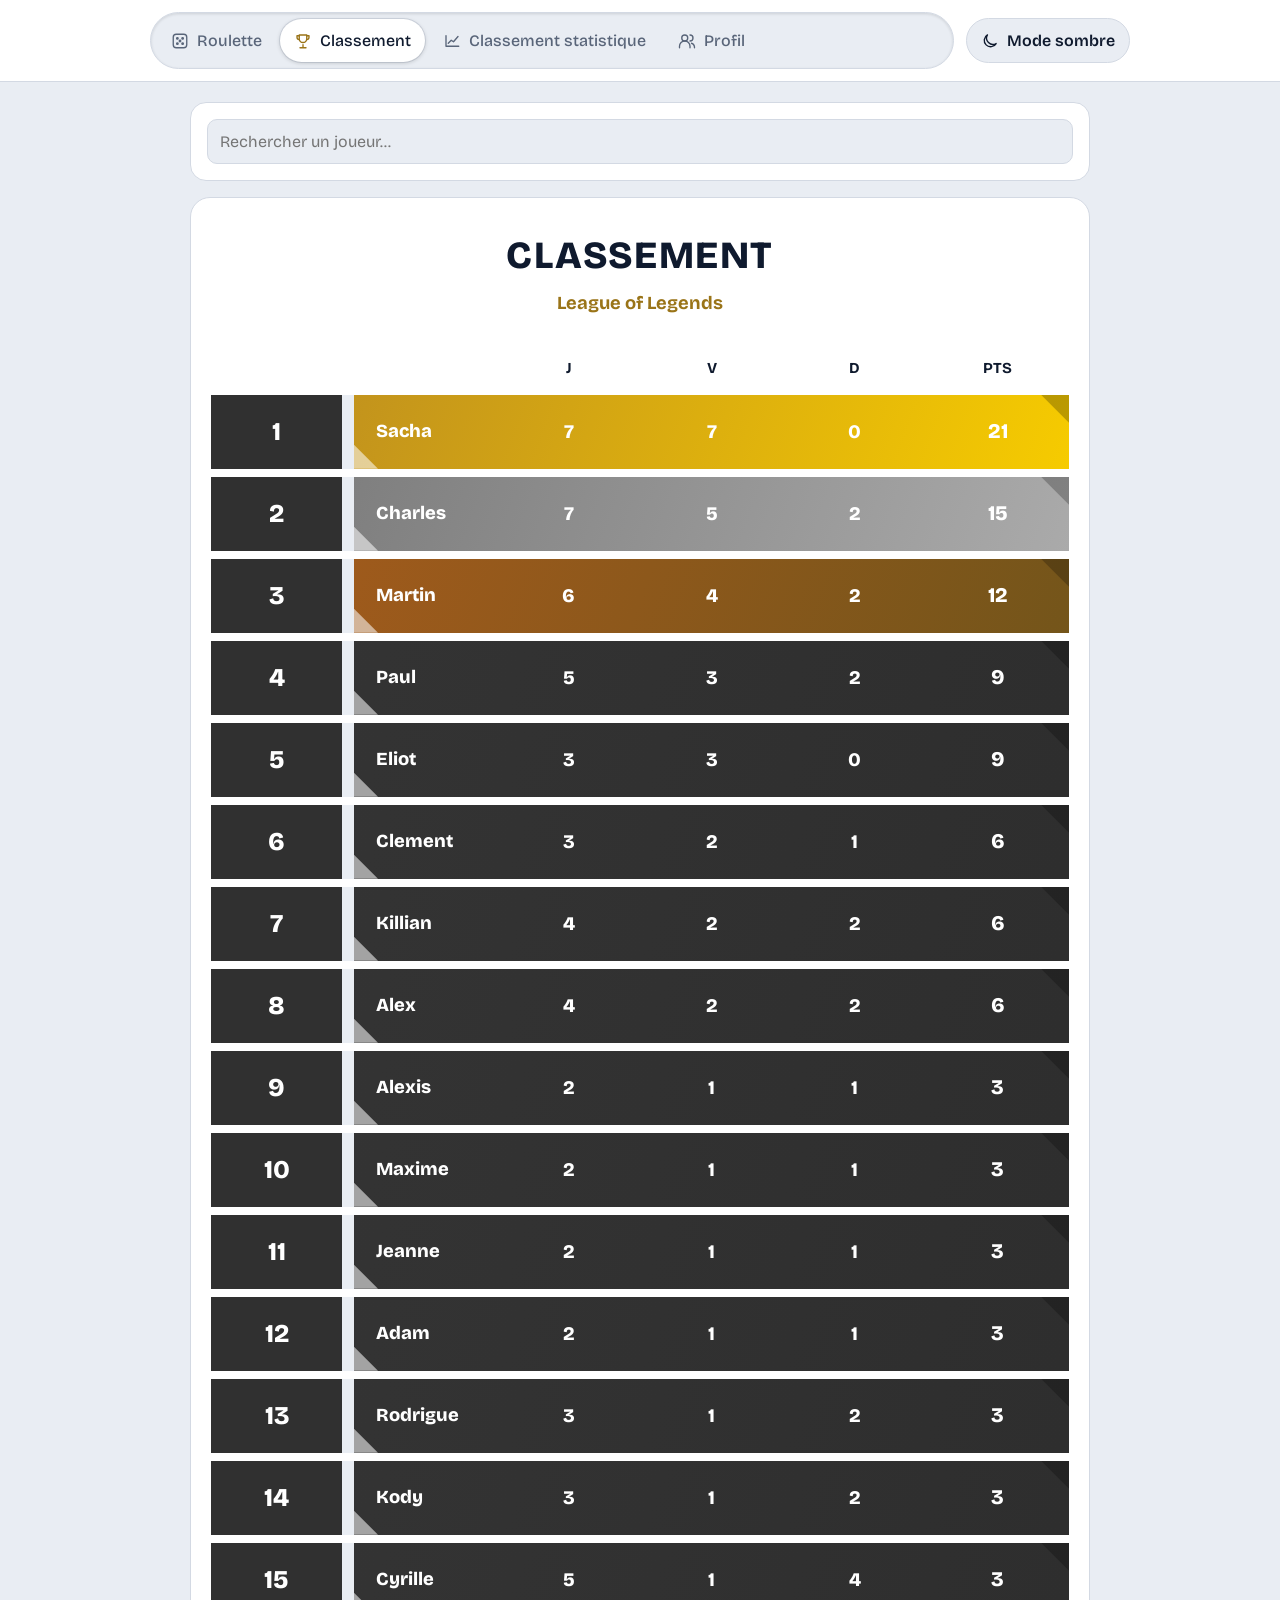
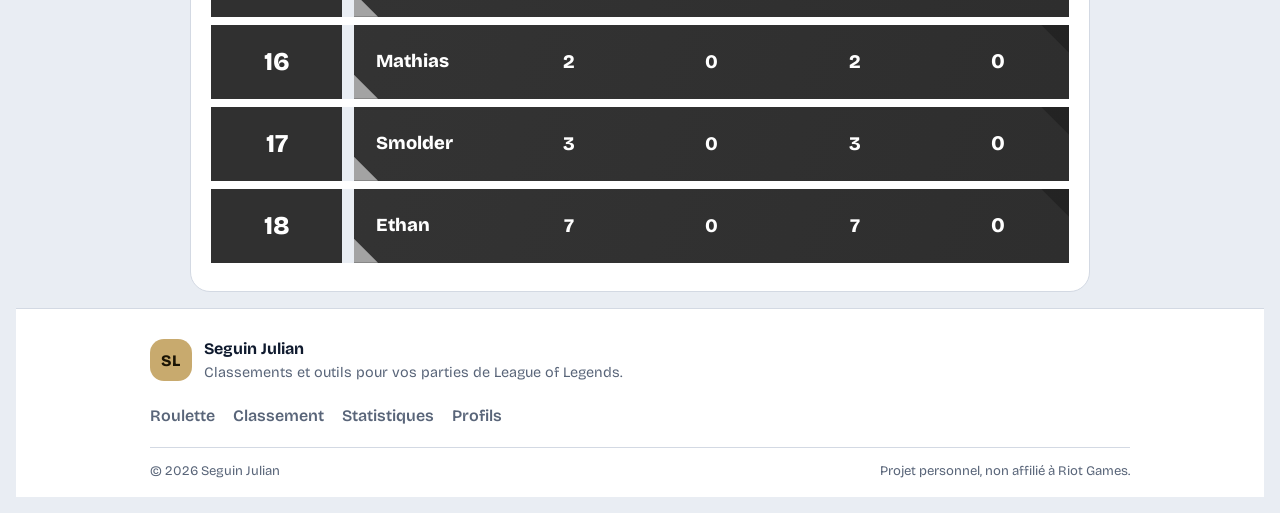
==== Classement.html @ a665913d "removes Roulette.html for index.html" ====
<!DOCTYPE html>
<html lang="fr">
<head>
<meta charset="utf-8">
<meta name="viewport" content="width=device-width, initial-scale=1, viewport-fit=cover">
<title>Classement LoL</title>
<link rel="preconnect" href="https://fonts.googleapis.com">
<link rel="preconnect" href="https://fonts.gstatic.com" crossorigin>
<link href="https://fonts.googleapis.com/css2?family=Bricolage+Grotesque:opsz,wght@12..96,400..800&display=swap" rel="stylesheet">
<script src="theme.js"></script>
<link rel="stylesheet" href="Classement.css">
<link rel="stylesheet" href="theme-toggle.css">
</head>
<body>
<header class="hdr">
  <div class="hdr-in">
    <nav class="pill" aria-label="Navigation principale">
      <a href="index.html"><svg viewBox="0 0 24 24" fill="none" stroke="currentColor" stroke-width="1.8" stroke-linecap="round" stroke-linejoin="round" aria-hidden="true"><rect x="3" y="3" width="18" height="18" rx="4"/><circle cx="8.5" cy="8.5" r="1" fill="currentColor"/><circle cx="15.5" cy="8.5" r="1" fill="currentColor"/><circle cx="12" cy="12" r="1" fill="currentColor"/><circle cx="8.5" cy="15.5" r="1" fill="currentColor"/><circle cx="15.5" cy="15.5" r="1" fill="currentColor"/></svg>Roulette</a>
      <a href="Classement.html" aria-current="page"><svg viewBox="0 0 24 24" fill="none" stroke="currentColor" stroke-width="1.8" stroke-linecap="round" stroke-linejoin="round" aria-hidden="true"><path d="M8 21h8M12 17v4M7 4h10v5a5 5 0 0 1-10 0V4z"/><path d="M17 5h3v2a3 3 0 0 1-3 3M7 5H4v2a3 3 0 0 0 3 3"/></svg>Classement</a>
      <a href="ClassementStatistique.html"><svg viewBox="0 0 24 24" fill="none" stroke="currentColor" stroke-width="1.8" stroke-linecap="round" stroke-linejoin="round" aria-hidden="true"><path d="M4 19V5M4 19h17"/><path d="m7 15 4-4 3 2 6-7"/></svg>Classement statistique</a>
      <a href="Profils.html"><svg viewBox="0 0 24 24" fill="none" stroke="currentColor" stroke-width="1.8" stroke-linecap="round" stroke-linejoin="round" aria-hidden="true"><circle cx="9" cy="8" r="4"/><path d="M2 21v-2a7 7 0 0 1 14 0v2M16 4a4 4 0 0 1 0 8m2 3a6 6 0 0 1 4 6"/></svg>Profil</a>
    </nav>
    <button class="theme-toggle" id="theme-toggle" type="button" aria-pressed="false">Mode sombre</button>
  </div>
</header>

<main>
  <form class="player-search" id="player-search-form">
    <div class="search-controls">
      <label for="player-search-input">Nom du joueur à rechercher</label>
      <input id="player-search-input" type="search" placeholder="Rechercher un joueur..." autocomplete="off">
    </div>
    <div id="player-search-results" aria-live="polite"></div>
  </form>
  <section class="card ranking" id="ranking-view">
    <header class="ranking-head">
      <h1>CLASSEMENT</h1>
      <p class="sub">League of Legends</p>
    </header>
    <div class="ranking-table-wrap">
      <table class="ranking-table">
        <thead><tr><th scope="col" aria-label="Rang"></th><th scope="col" aria-label="Joueur"></th><th scope="col">J</th><th scope="col">V</th><th scope="col">D</th><th scope="col">PTS</th></tr></thead>
        <tbody id="ranking-rows"></tbody>
      </table>
    </div>
  </section>
</main>

<footer class="site-footer">
  <div class="footer-content">
    <div class="footer-brand">
      <span class="footer-mark" aria-hidden="true">SL</span>
      <div>
        <strong>Seguin Julian</strong>
        <p>Classements et outils pour vos parties de League of Legends.</p>
      </div>
    </div>
    <nav class="footer-links" aria-label="Liens de pied de page">
      <a href="index.html">Roulette</a>
      <a href="Classement.html">Classement</a>
      <a href="ClassementStatistique.html">Statistiques</a>
      <a href="Profils.html">Profils</a>
    </nav>
    <div class="footer-bottom">
      <span>© <time class="footer-year"></time> Seguin Julian</span>
      <span>Projet personnel, non affilié à Riot Games.</span>
    </div>
  </div>
</footer>

<script src="joueurs.js"></script>
<script>
var $=function(id){return document.getElementById(id)};
function esc(s){return String(s).replace(/[&<>"']/g,function(m){return {"&":"&amp;","<":"&lt;",">":"&gt;",'"':"&quot;","'":"&#39;"}[m]})}
function renderRanking(){
  $("ranking-rows").innerHTML=PLAYERS.map(function(player,index){
    return '<tr><td>'+(index+1)+'</td><td><span class="ranking-name">'+esc(player.name)+'</span></td><td>'+player.games+'</td><td>'+player.wins+'</td><td>'+player.losses+'</td><td>'+player.points+'</td></tr>';
  }).join("");
}
renderRanking();
function filterRankings(query){
  var matches=PLAYERS.filter(function(player){
    var name=player.name.normalize("NFD").replace(/[\u0300-\u036f]/g,"").toLowerCase();
    return !query||name.indexOf(query)!==-1;
  });
  document.querySelectorAll("#ranking-rows tr").forEach(function(row){
    var name=row.cells[1].textContent.normalize("NFD").replace(/[\u0300-\u036f]/g,"").toLowerCase();
    row.hidden=!!query&&name.indexOf(query)===-1;
  });
  var results=$("player-search-results");
  if(!query)return;
  var message=document.createElement("p");
  message.className="search-message";
  message.setAttribute("role","status");
  message.textContent=matches.length
    ?matches.length+" joueur"+(matches.length>1?"s":"")+" affiché"+(matches.length>1?"s":"")+"."
    :"Aucun joueur trouvé.";
  results.appendChild(message);
}
setupPlayerSearch("player-search-form","player-search-input","player-search-results",filterRankings);
</script>
</body>
</html>
---- Classement.css ----
:root{
  --bg:#e9edf3;--card:#ffffff;--tx:#0f1a2e;--mu:#596579;--bd:#d3d9e3;
  --gold:#c8aa6e;--goldi:#9a7418;--on-gold:#1a1405;
  --font:"Bricolage Grotesque",system-ui,-apple-system,"Segoe UI",sans-serif;
  box-sizing:border-box;padding-top:env(safe-area-inset-top,0px);padding-bottom:env(safe-area-inset-bottom,0px)
}
:root:not([data-theme="light"]){color-scheme:light dark}
@media(prefers-color-scheme:dark){:root:not([data-theme="light"]){
  --bg:#070f1f;--card:#0e1a30;--tx:#e9eef7;--mu:#93a1b8;--bd:#22324d;--goldi:#c8aa6e
}}
*{box-sizing:border-box}
body{margin:0;background:var(--bg);color:var(--tx);font-family:var(--font);font-size:16px;line-height:1.45;padding:16px}
.hdr{margin:-16px -16px 20px;padding:12px 16px;background:var(--card);border-bottom:1px solid var(--bd)}
.hdr-in{display:flex;gap:8px;max-width:980px;margin:0 auto}
.pill{display:inline-flex;gap:4px;max-width:100%;overflow-x:auto;padding:6px;border-radius:999px;background:var(--bg);border:1px solid var(--bd);box-shadow:inset 0 1px 3px rgba(0,0,0,.12)}
.pill a{display:flex;align-items:center;gap:8px;flex:none;background:transparent;color:var(--mu);border-radius:999px;padding:10px 14px;font-weight:500;text-decoration:none;white-space:nowrap;transition:color .2s,transform .2s,background-color .2s}
.pill a:hover{color:var(--tx);transform:translateY(-2px)}
.pill a:active{transform:scale(.96)}
.pill a svg{width:18px;height:18px;flex:none}
.pill a[aria-current="page"]{color:var(--tx);background:var(--card);box-shadow:0 1px 4px rgba(0,0,0,.18),0 0 0 1px var(--bd);animation:nav-selected .3s ease-out}
.pill a[aria-current="page"] svg{color:var(--goldi)}
@keyframes nav-selected{from{transform:scale(.92);opacity:.65}to{transform:scale(1);opacity:1}}
@view-transition{navigation:auto}
::view-transition-old(root){animation:page-leave .18s ease-in both}
::view-transition-new(root){animation:page-enter .3s ease-out both}
@keyframes page-leave{to{opacity:0;transform:translateY(-8px)}}
@keyframes page-enter{from{opacity:0;transform:translateY(12px)}to{opacity:1;transform:translateY(0)}}
.card{background:var(--card);border:1px solid var(--bd);border-radius:20px;padding:20px;margin:0 auto 16px}
.ranking{max-width:900px}
.ranking-head{text-align:center;margin:10px 0 24px}
.ranking-head h1{font-size:clamp(1.7rem,5vw,2.4rem);font-weight:800;letter-spacing:.04em;margin:0;color:var(--tx)}
.sub{font-size:1.15rem;font-weight:700;color:var(--goldi);margin:6px 0 0}
.ranking-table-wrap{overflow-x:auto}
.ranking-table{width:100%;border-collapse:separate;border-spacing:0 8px;table-layout:fixed}
.ranking-table th{padding:8px 10px;text-align:center;font-size:.95rem;color:var(--tx)}
.ranking-table th:nth-child(2){text-align:left}
.ranking-table td{height:74px;padding:12px 10px;background:transparent;color:#fff;text-align:center;font-size:1.2rem;font-weight:800}
.ranking-table td:first-child{width:70px;background:#303030;font-size:1.6rem}
.ranking-table td:nth-child(2){text-align:left;font-size:1.15rem}
.ranking-table td:last-child{font-size:1.3rem}
.ranking-table tbody tr td:first-child{border-right:12px solid var(--bg)}
.ranking-table tbody tr{background:linear-gradient(110deg,rgba(35,35,35,.92),rgba(17,17,17,.88))}
.ranking-table tbody tr:nth-child(1){background:linear-gradient(110deg,#b98922,#f6cb00)}
.ranking-table tbody tr:nth-child(2){background:linear-gradient(110deg,#777,#aaa)}
.ranking-table tbody tr:nth-child(3){background:linear-gradient(110deg,#a65b1c,#74551a)}
.ranking-table tbody tr td:first-child{background:#303030}
.ranking-table tbody tr td:nth-child(2){position:relative;padding-left:22px}
.ranking-table tbody tr td:nth-child(2)::before{position:absolute;bottom:0;left:0;width:24px;height:24px;background:rgba(255,255,255,.55);clip-path:polygon(0 0,0 100%,100% 100%);content:""}
.ranking-table tbody tr td:last-child{position:relative}
.ranking-table tbody tr td:last-child::after{position:absolute;top:0;right:0;width:28px;height:28px;background:rgba(0,0,0,.24);clip-path:polygon(0 0,100% 100%,100% 0);content:""}
.ranking-name{color:inherit;text-decoration:none}
.ranking-name{color:inherit;text-decoration:none}
a.ranking-name:hover{text-decoration:underline;text-underline-offset:4px}
.ranking-name:focus-visible,.profile-back:focus-visible,.pill a:focus-visible{outline:2px solid var(--gold);outline-offset:4px}
.stats-board{max-width:1200px}
.stats-grid{display:grid;grid-template-columns:repeat(3,minmax(0,1fr));gap:18px}
.stats-column{min-width:0}
.stats-column h2{text-align:center;margin:0 0 8px;font-size:1.15rem;font-weight:800;letter-spacing:.03em}
.stats-column h2 span{display:block;font-size:1.5rem}
.stats-column[data-stat="kills"] h2 span{color:#9c6bff}
.stats-column[data-stat="deaths"] h2 span{color:#e15baa}
.stats-column[data-stat="assists"] h2 span{color:#ef665e}
.stats-table{width:92%;margin:0 auto}
.stats-table td:first-child{width:68px;font-size:1.6rem}
.stats-table td:nth-child(2){font-size:1rem}
.stats-table td:last-child{font-size:1rem;white-space:nowrap}
.stats-table tbody tr td:nth-child(2){padding-left:16px}
.stats-table tbody tr td:nth-child(2)::before{width:18px;height:18px}
.stats-table tbody tr td:last-child::after{width:20px;height:20px}
.player-search{max-width:900px;margin:0 auto 16px;padding:16px;background:var(--card);border:1px solid var(--bd);border-radius:16px}
.search-controls{display:flex;gap:8px}
.search-controls label{position:absolute;width:1px;height:1px;padding:0;margin:-1px;overflow:hidden;clip:rect(0,0,0,0);white-space:nowrap;border:0}
.search-controls input{flex:1;min-width:0;padding:10px 12px;border:1px solid var(--bd);border-radius:10px;background:var(--bg);color:var(--tx);font:inherit}
.search-controls button{padding:10px 16px;border:0;border-radius:10px;background:var(--gold);color:var(--on-gold);font:inherit;font-weight:700;cursor:pointer}
.search-controls input:focus-visible,.search-controls button:focus-visible,.search-results-list a:focus-visible{outline:2px solid var(--goldi);outline-offset:2px}
.search-message{margin:10px 0 0;color:var(--mu);font-weight:600}
.search-results-list{display:flex;flex-wrap:wrap;gap:8px;margin:8px 0 0;padding:0;list-style:none}
.search-results-list a{display:inline-block;padding:7px 12px;border:1px solid var(--bd);border-radius:999px;color:var(--tx);font-weight:600;text-decoration:none}
.search-results-list a:hover{border-color:var(--gold);background:var(--row)}
[hidden]{display:none!important}
@media(max-width:520px){
  .ranking-table th,.ranking-table td{padding-left:6px;padding-right:6px}
  .ranking-table td{height:62px;font-size:1rem}
  .ranking-table td:first-child{width:48px;font-size:1.2rem}
  .ranking-table td:nth-child(2){font-size:.95rem}
  .ranking-table td:last-child{font-size:1.05rem}
  .stats-table td:first-child{width:60px;font-size:1.35rem}
  .ranking-table tbody tr td:first-child{border-right-width:7px}
  .ranking-table tbody tr td:nth-child(2){padding-left:16px}
  .ranking-table tbody tr td:nth-child(2)::before{width:18px;height:18px}
  .ranking-table tbody tr td:last-child::after{width:20px;height:20px}
}
@media(max-width:800px){.stats-grid{grid-template-columns:1fr}.stats-column{max-width:600px;width:100%;margin:0 auto}}
@media(prefers-reduced-motion:reduce){
  *{transition:none!important}
  ::view-transition-old(root),::view-transition-new(root){animation:none!important}
}
---- theme-toggle.css ----
:root[data-theme="dark"]{
  color-scheme:dark;
  --bg:#070f1f;
  --card:#0e1a30;
  --row:#13233e;
  --tx:#e9eef7;
  --mu:#93a1b8;
  --bd:#22324d;
  --goldi:#c8aa6e;
  --blue:#4a93ff;
  --red:#ff6460;
  --on-team:#06101f
}
:root[data-theme="light"]{color-scheme:light}
body{min-height:100vh;display:flex;flex-direction:column}
.hdr-in{
  display:flex;
  align-items:center;
  justify-content:space-between;
  gap:12px;
  max-width:980px;
  margin:0 auto
}
.pill{flex:1;min-width:0}
.theme-toggle{
  display:inline-flex;
  align-items:center;
  justify-content:center;
  gap:8px;
  flex:none;
  padding:10px 14px;
  border:1px solid var(--bd);
  border-radius:999px;
  background:var(--bg);
  color:var(--tx);
  font:inherit;
  font-weight:600;
  white-space:nowrap;
  cursor:pointer;
  transition:background-color .2s,color .2s,border-color .2s,transform .2s
}
.theme-toggle svg{width:18px;height:18px;flex:none;fill:none;stroke:currentColor;stroke-width:1.8;stroke-linecap:round;stroke-linejoin:round}
.theme-toggle:hover{transform:translateY(-2px);border-color:var(--goldi)}
.theme-toggle:active{transform:scale(.96)}
.theme-toggle:focus-visible{outline:2px solid var(--gold);outline-offset:3px}
.site-footer{
  width:100%;
  margin-top:auto;
  padding:28px 16px 16px;
  border-top:1px solid var(--bd);
  background:var(--card);
  color:var(--tx)
}
.footer-content{max-width:980px;margin:0 auto}
.footer-brand{display:flex;align-items:center;gap:12px}
.footer-mark{
  display:grid;
  place-items:center;
  flex:none;
  width:42px;
  height:42px;
  border-radius:14px;
  background:var(--gold);
  color:var(--on-gold);
  font-weight:800;
  letter-spacing:.04em
}
.footer-brand strong{font-size:1rem}
.footer-brand p{margin:3px 0 0;color:var(--mu);font-size:.9rem}
.footer-links{display:flex;flex-wrap:wrap;gap:8px 18px;margin:20px 0}
.footer-links a{color:var(--mu);font-weight:600;text-decoration:none}
.footer-links a:hover{color:var(--goldi);text-decoration:underline;text-underline-offset:3px}
.footer-bottom{
  display:flex;
  justify-content:space-between;
  gap:8px 20px;
  padding-top:14px;
  border-top:1px solid var(--bd);
  color:var(--mu);
  font-size:.82rem
}
@media(max-width:700px){
  .hdr-in{gap:8px}
  .theme-toggle{padding:9px 10px;font-size:.85rem}
  .pill a{padding-left:10px;padding-right:10px}
  .footer-bottom{flex-direction:column}
}
@media(prefers-reduced-motion:reduce){
  .theme-toggle{transition:none}
}
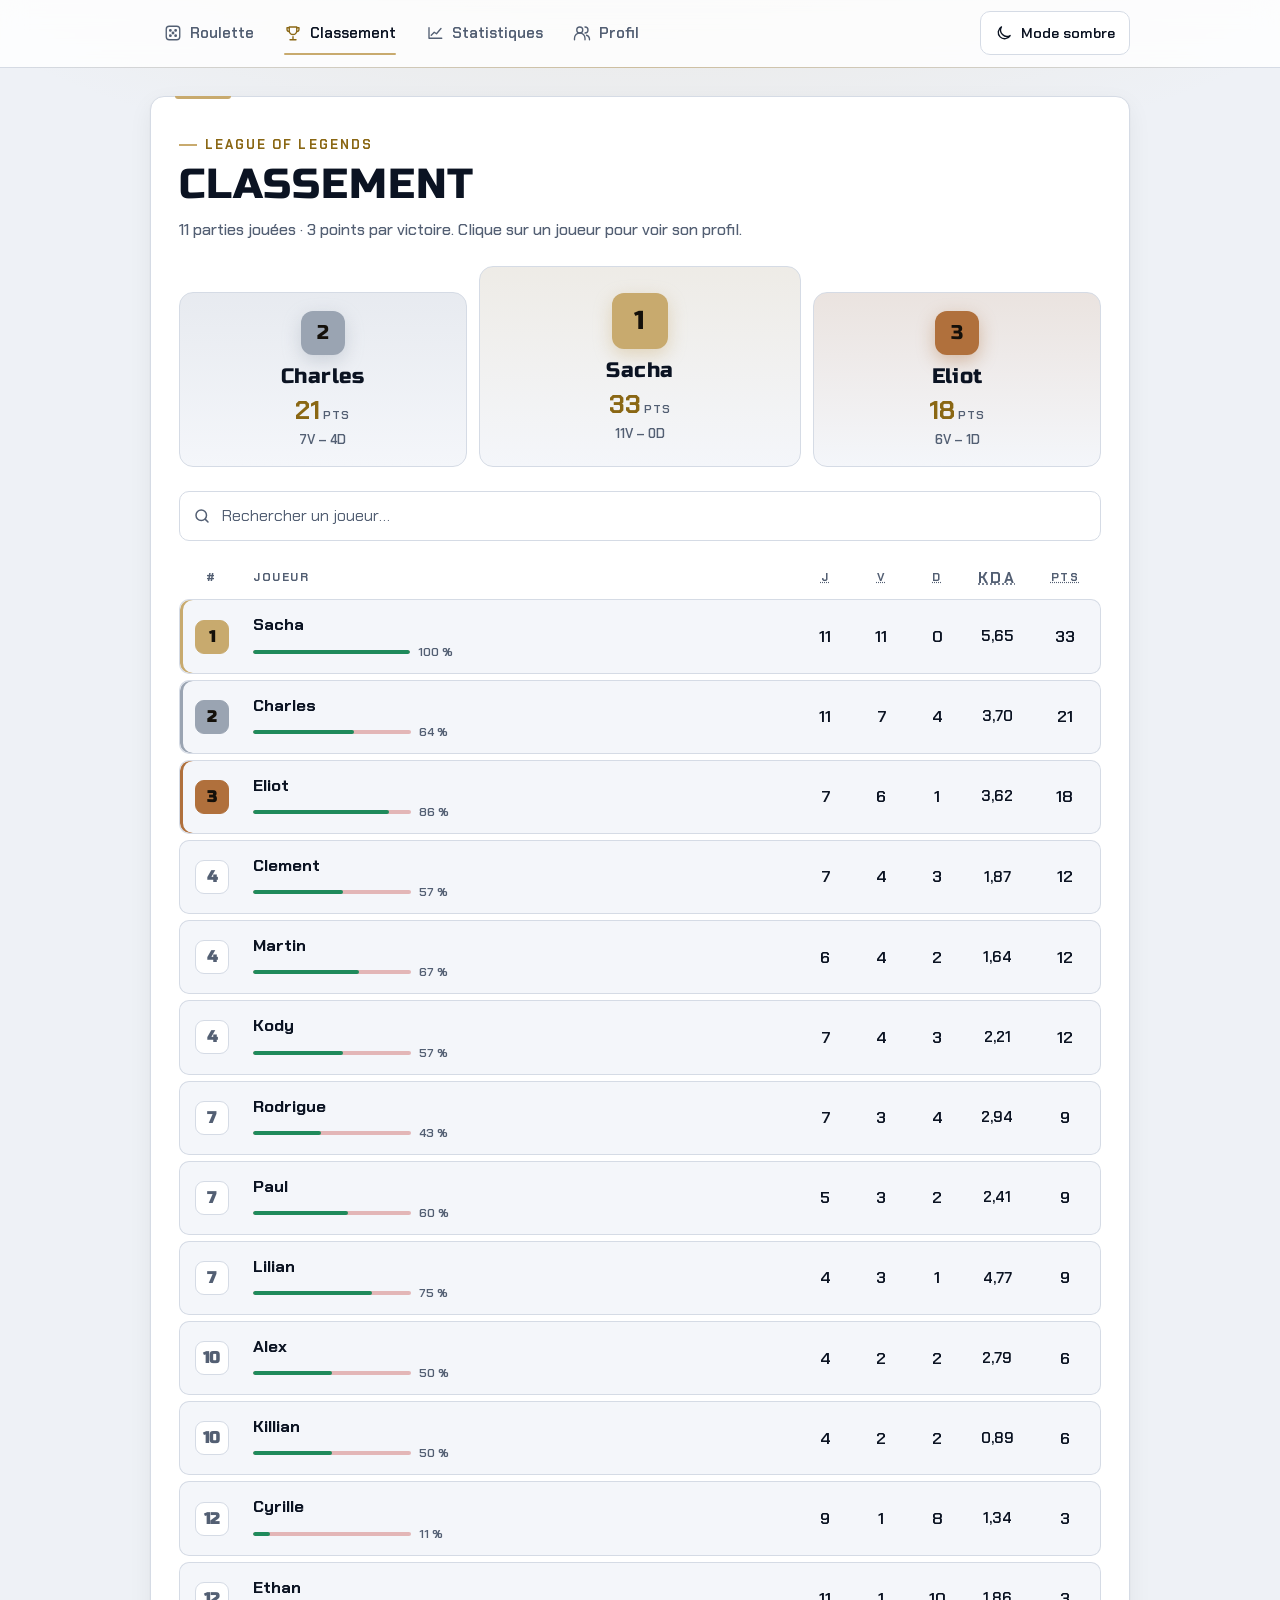
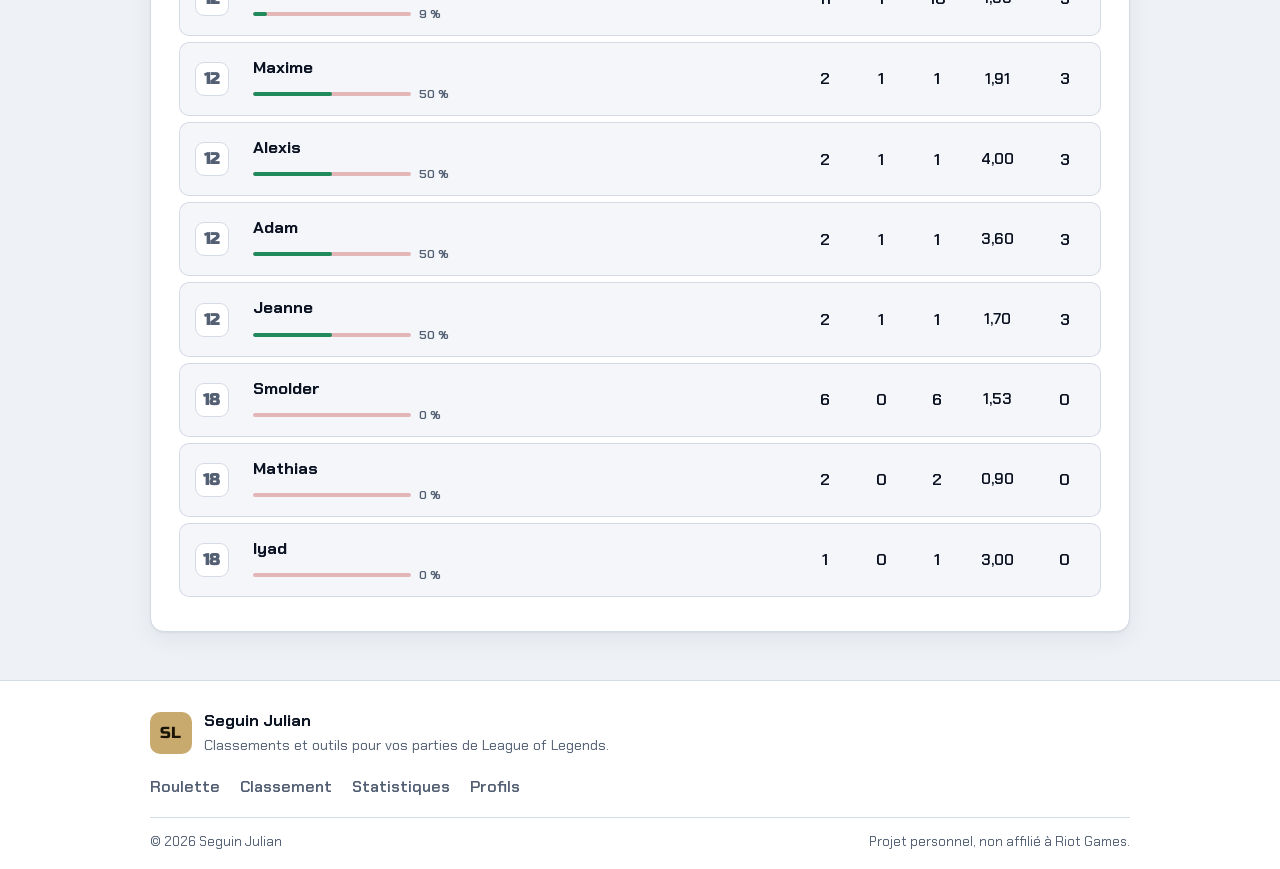
==== commit 8caa1e98: "Refonte du design et mise à jour du classement (11 parties) - Nouveau design esport (Russo One / Cha" ====
--- a/Classement.html
+++ b/Classement.html
@@ -6,10 +6,11 @@
 <title>Classement LoL</title>
 <link rel="preconnect" href="https://fonts.googleapis.com">
 <link rel="preconnect" href="https://fonts.gstatic.com" crossorigin>
-<link href="https://fonts.googleapis.com/css2?family=Bricolage+Grotesque:opsz,wght@12..96,400..800&display=swap" rel="stylesheet">
+<link href="https://fonts.googleapis.com/css2?family=Chakra+Petch:wght@400;500;600;700&family=Russo+One&display=swap" rel="stylesheet">
 <script src="theme.js"></script>
+<link rel="stylesheet" href="site.css">
 <link rel="stylesheet" href="Classement.css">
-<link rel="stylesheet" href="theme-toggle.css">
+
 </head>
 <body>
 <header class="hdr">
@@ -17,7 +18,7 @@
     <nav class="pill" aria-label="Navigation principale">
       <a href="index.html"><svg viewBox="0 0 24 24" fill="none" stroke="currentColor" stroke-width="1.8" stroke-linecap="round" stroke-linejoin="round" aria-hidden="true"><rect x="3" y="3" width="18" height="18" rx="4"/><circle cx="8.5" cy="8.5" r="1" fill="currentColor"/><circle cx="15.5" cy="8.5" r="1" fill="currentColor"/><circle cx="12" cy="12" r="1" fill="currentColor"/><circle cx="8.5" cy="15.5" r="1" fill="currentColor"/><circle cx="15.5" cy="15.5" r="1" fill="currentColor"/></svg>Roulette</a>
       <a href="Classement.html" aria-current="page"><svg viewBox="0 0 24 24" fill="none" stroke="currentColor" stroke-width="1.8" stroke-linecap="round" stroke-linejoin="round" aria-hidden="true"><path d="M8 21h8M12 17v4M7 4h10v5a5 5 0 0 1-10 0V4z"/><path d="M17 5h3v2a3 3 0 0 1-3 3M7 5H4v2a3 3 0 0 0 3 3"/></svg>Classement</a>
-      <a href="ClassementStatistique.html"><svg viewBox="0 0 24 24" fill="none" stroke="currentColor" stroke-width="1.8" stroke-linecap="round" stroke-linejoin="round" aria-hidden="true"><path d="M4 19V5M4 19h17"/><path d="m7 15 4-4 3 2 6-7"/></svg>Classement statistique</a>
+      <a href="ClassementStatistique.html"><svg viewBox="0 0 24 24" fill="none" stroke="currentColor" stroke-width="1.8" stroke-linecap="round" stroke-linejoin="round" aria-hidden="true"><path d="M4 19V5M4 19h17"/><path d="m7 15 4-4 3 2 6-7"/></svg>Statistiques</a>
       <a href="Profils.html"><svg viewBox="0 0 24 24" fill="none" stroke="currentColor" stroke-width="1.8" stroke-linecap="round" stroke-linejoin="round" aria-hidden="true"><circle cx="9" cy="8" r="4"/><path d="M2 21v-2a7 7 0 0 1 14 0v2M16 4a4 4 0 0 1 0 8m2 3a6 6 0 0 1 4 6"/></svg>Profil</a>
     </nav>
     <button class="theme-toggle" id="theme-toggle" type="button" aria-pressed="false">Mode sombre</button>
@@ -25,21 +26,23 @@
 </header>
 
 <main>
-  <form class="player-search" id="player-search-form">
-    <div class="search-controls">
-      <label for="player-search-input">Nom du joueur à rechercher</label>
-      <input id="player-search-input" type="search" placeholder="Rechercher un joueur..." autocomplete="off">
-    </div>
-    <div id="player-search-results" aria-live="polite"></div>
-  </form>
   <section class="card ranking" id="ranking-view">
     <header class="ranking-head">
-      <h1>CLASSEMENT</h1>
       <p class="sub">League of Legends</p>
+      <h1>Classement</h1>
+      <p class="lead"><span id="games-count"></span> parties jouées · 3 points par victoire. Clique sur un joueur pour voir son profil.</p>
     </header>
+    <div class="podium" id="podium" aria-label="Podium"></div>
+    <form class="player-search" id="player-search-form" role="search">
+      <div class="search-controls">
+        <label for="player-search-input">Nom du joueur à rechercher</label>
+        <input id="player-search-input" type="search" placeholder="Rechercher un joueur…" autocomplete="off">
+      </div>
+      <div id="player-search-results" aria-live="polite"></div>
+    </form>
     <div class="ranking-table-wrap">
       <table class="ranking-table">
-        <thead><tr><th scope="col" aria-label="Rang"></th><th scope="col" aria-label="Joueur"></th><th scope="col">J</th><th scope="col">V</th><th scope="col">D</th><th scope="col">PTS</th></tr></thead>
+        <thead><tr><th scope="col"><span class="sr-only">Rang</span>#</th><th scope="col">Joueur</th><th scope="col" class="col-num"><abbr title="Parties jouées">J</abbr></th><th scope="col" class="col-num"><abbr title="Victoires">V</abbr></th><th scope="col" class="col-num"><abbr title="Défaites">D</abbr></th><th scope="col" class="col-kda"><abbr title="(Kills + Assists) / Morts">KDA</abbr></th><th scope="col" class="col-pts"><abbr title="Points">PTS</abbr></th></tr></thead>
         <tbody id="ranking-rows"></tbody>
       </table>
     </div>
@@ -72,12 +75,25 @@
 <script>
 var $=function(id){return document.getElementById(id)};
 function esc(s){return String(s).replace(/[&<>"']/g,function(m){return {"&":"&amp;","<":"&lt;",">":"&gt;",'"':"&quot;","'":"&#39;"}[m]})}
+function profileUrl(player){return "Joueur.html?joueur="+encodeURIComponent(player.id)}
 function renderRanking(){
   $("ranking-rows").innerHTML=PLAYERS.map(function(player,index){
-    return '<tr><td>'+(index+1)+'</td><td><span class="ranking-name">'+esc(player.name)+'</span></td><td>'+player.games+'</td><td>'+player.wins+'</td><td>'+player.losses+'</td><td>'+player.points+'</td></tr>';
+    var wr=player.games?Math.round(player.wins/player.games*100):0;
+    return '<tr data-rank="'+player.rank+'"><td><span class="rank-badge">'+player.rank+'</span></td>'+
+      '<td><a class="ranking-name" href="'+profileUrl(player)+'">'+esc(player.name)+'</a>'+
+      '<div class="wr" title="Taux de victoire"><span class="wr-bar"><i style="width:'+wr+'%"></i></span><span class="wr-val">'+wr+' %</span></div></td>'+
+      '<td>'+player.games+'</td><td class="c-win">'+player.wins+'</td><td class="c-loss">'+player.losses+'</td><td class="col-kda">'+player.kda.toFixed(2).replace(".",",")+'</td><td class="c-pts">'+player.points+'</td></tr>';
+  }).join("");
+  $("podium").innerHTML=PLAYERS.slice(0,3).map(function(player,index){
+    return '<a class="podium-card" data-place="'+(index+1)+'" href="'+profileUrl(player)+'">'+
+      '<span class="podium-place">'+player.rank+'</span>'+
+      '<span class="podium-name">'+esc(player.name)+'</span>'+
+      '<span class="podium-pts">'+player.points+'<small>PTS</small></span>'+
+      '<span class="podium-rec">'+player.wins+'V – '+player.losses+'D</span></a>';
   }).join("");
 }
 renderRanking();
+$("games-count").textContent=TOTAL_GAMES;
 function filterRankings(query){
   var matches=PLAYERS.filter(function(player){
     var name=player.name.normalize("NFD").replace(/[\u0300-\u036f]/g,"").toLowerCase();
--- a/site.css
+++ b/site.css
@@ -0,0 +1,161 @@
+/* ==========================================================
+   Styles partagés – Classement LoL
+   Tokens, en-tête, cartes, recherche, pied de page, thèmes
+   ========================================================== */
+:root{
+  --bg:#eef1f6;--bg-glow:rgba(200,170,110,.20);--card:#ffffff;--row:#f4f6fa;--row-2:#e9edf4;
+  --tx:#0b1322;--mu:#535f73;--bd:#d5dbe5;--bd-strong:#bfc8d6;
+  --gold:#c8aa6e;--goldi:#8a6714;--gold-soft:rgba(200,170,110,.16);--on-gold:#1a1405;
+  --blue:#2563eb;--red:#d93a35;--on-team:#ffffff;
+  --win:#1f8a5b;--loss:#c2413b;
+  --silver:#9aa4b2;--bronze:#b0703c;
+  --shadow:0 1px 2px rgba(11,19,34,.06),0 8px 24px rgba(11,19,34,.06);
+  --radius:14px;--radius-sm:10px;
+  --font:"Chakra Petch",system-ui,-apple-system,"Segoe UI",sans-serif;
+  --display:"Russo One","Chakra Petch",system-ui,sans-serif;
+  color-scheme:light;
+  box-sizing:border-box;padding-top:env(safe-area-inset-top,0px);padding-bottom:env(safe-area-inset-bottom,0px)
+}
+@media (prefers-color-scheme:dark){:root:not([data-theme="light"]){
+  --bg:#060b16;--bg-glow:rgba(200,170,110,.10);--card:#0c1526;--row:#111d33;--row-2:#16243e;
+  --tx:#ecf0f7;--mu:#94a2b9;--bd:#1f2d47;--bd-strong:#2d3f61;
+  --goldi:#dcc088;--gold-soft:rgba(200,170,110,.12);
+  --blue:#4a93ff;--red:#ff6460;--on-team:#06101f;
+  --win:#3ccf8e;--loss:#ff6f69;
+  --shadow:0 1px 2px rgba(0,0,0,.4),0 12px 32px rgba(0,0,0,.35);
+  color-scheme:dark
+}}
+:root[data-theme="dark"]{
+  --bg:#060b16;--bg-glow:rgba(200,170,110,.10);--card:#0c1526;--row:#111d33;--row-2:#16243e;
+  --tx:#ecf0f7;--mu:#94a2b9;--bd:#1f2d47;--bd-strong:#2d3f61;
+  --goldi:#dcc088;--gold-soft:rgba(200,170,110,.12);
+  --blue:#4a93ff;--red:#ff6460;--on-team:#06101f;
+  --win:#3ccf8e;--loss:#ff6f69;
+  --shadow:0 1px 2px rgba(0,0,0,.4),0 12px 32px rgba(0,0,0,.35);
+  color-scheme:dark
+}
+
+*{box-sizing:border-box}
+html{-webkit-text-size-adjust:100%}
+body{
+  margin:0;min-height:100vh;display:flex;flex-direction:column;
+  background:
+    radial-gradient(1200px 520px at 50% -180px,var(--bg-glow),transparent 70%),
+    var(--bg);
+  background-attachment:fixed;
+  color:var(--tx);font-family:var(--font);font-size:16px;line-height:1.5;padding:0 16px 0
+}
+main,.page{width:100%;max-width:980px;margin:0 auto;padding-bottom:32px}
+h1,h2,h3{font-family:var(--display);font-weight:400;letter-spacing:.02em;margin:0}
+[hidden]{display:none!important}
+.sr-only,.search-controls label{position:absolute;width:1px;height:1px;padding:0;margin:-1px;overflow:hidden;clip:rect(0,0,0,0);white-space:nowrap;border:0}
+
+/* ---------- En-tête ---------- */
+.hdr{
+  position:sticky;top:0;z-index:20;margin:0 -16px 28px;padding:10px 16px;
+  background:color-mix(in srgb,var(--card) 82%,transparent);
+  -webkit-backdrop-filter:saturate(1.4) blur(12px);backdrop-filter:saturate(1.4) blur(12px);
+  border-bottom:1px solid var(--bd)
+}
+.hdr::after{content:"";position:absolute;left:0;right:0;bottom:-1px;height:1px;background:linear-gradient(90deg,transparent,var(--gold),transparent);opacity:.6}
+.hdr-in{display:flex;align-items:center;justify-content:space-between;gap:12px;max-width:980px;margin:0 auto}
+.pill{display:flex;flex:1;min-width:0;gap:2px;overflow-x:auto;scrollbar-width:none;padding:0}
+.pill::-webkit-scrollbar{display:none}
+.pill a{
+  position:relative;display:flex;align-items:center;gap:8px;flex:none;
+  color:var(--mu);padding:12px 14px;border-radius:var(--radius-sm);
+  font-weight:600;font-size:.95rem;text-decoration:none;white-space:nowrap;
+  transition:color .2s,background-color .2s
+}
+.pill a svg{width:18px;height:18px;flex:none}
+.pill a:hover{color:var(--tx);background:var(--row)}
+.pill a[aria-current="page"]{color:var(--tx)}
+.pill a[aria-current="page"] svg{color:var(--goldi)}
+.pill a[aria-current="page"]::after{content:"";position:absolute;left:14px;right:14px;bottom:2px;height:2px;border-radius:2px;background:var(--gold);animation:nav-selected .3s ease-out}
+@keyframes nav-selected{from{transform:scaleX(.3);opacity:0}to{transform:scaleX(1);opacity:1}}
+
+.theme-toggle{
+  display:inline-flex;align-items:center;justify-content:center;gap:8px;flex:none;
+  min-height:44px;padding:10px 14px;border:1px solid var(--bd);border-radius:var(--radius-sm);
+  background:var(--card);color:var(--tx);font:inherit;font-weight:600;font-size:.9rem;
+  white-space:nowrap;cursor:pointer;transition:border-color .2s,color .2s
+}
+.theme-toggle svg{width:18px;height:18px;flex:none;fill:none;stroke:currentColor;stroke-width:1.8;stroke-linecap:round;stroke-linejoin:round}
+.theme-toggle:hover{border-color:var(--gold);color:var(--goldi)}
+
+/* ---------- Transitions de page ---------- */
+@view-transition{navigation:auto}
+::view-transition-old(root){animation:page-leave .18s ease-in both}
+::view-transition-new(root){animation:page-enter .3s ease-out both}
+@keyframes page-leave{to{opacity:0;transform:translateY(-8px)}}
+@keyframes page-enter{from{opacity:0;transform:translateY(12px)}to{opacity:1;transform:translateY(0)}}
+
+/* ---------- Cartes ---------- */
+.card{
+  position:relative;background:var(--card);border:1px solid var(--bd);border-radius:var(--radius);
+  padding:clamp(18px,3.5vw,28px);margin:0 auto 16px;box-shadow:var(--shadow)
+}
+.card::before{content:"";position:absolute;top:-1px;left:24px;width:56px;height:3px;border-radius:0 0 3px 3px;background:var(--gold)}
+
+/* ---------- Titre de page ---------- */
+.page-head,.ranking-head{margin:4px 0 24px;text-align:left}
+.eyebrow,.page-head p,.ranking-head .sub{
+  display:inline-flex;align-items:center;gap:8px;margin:0 0 8px;
+  color:var(--goldi);font-size:.8rem;font-weight:700;letter-spacing:.16em;text-transform:uppercase
+}
+.page-head p::before,.ranking-head .sub::before{content:"";width:18px;height:2px;background:var(--gold)}
+.page-head h1,.ranking-head h1{font-size:clamp(1.8rem,5vw,2.6rem);line-height:1.1;text-transform:uppercase;color:var(--tx)}
+.page-head .lead,.ranking-head .lead{display:block;margin:10px 0 0;max-width:60ch;color:var(--mu);font-size:1rem;letter-spacing:0;text-transform:none;font-weight:500}
+.page-head .lead::before,.ranking-head .lead::before{content:none}
+
+/* ---------- Recherche ---------- */
+.player-search{margin:0 0 16px}
+.search-controls{position:relative;display:flex}
+.search-controls::before{
+  content:"";position:absolute;left:14px;top:50%;width:18px;height:18px;transform:translateY(-50%);pointer-events:none;
+  background:var(--mu);
+  -webkit-mask:url("data:image/svg+xml,%3Csvg xmlns='http://www.w3.org/2000/svg' viewBox='0 0 24 24' fill='none' stroke='black' stroke-width='2' stroke-linecap='round'%3E%3Ccircle cx='11' cy='11' r='7'/%3E%3Cpath d='m20 20-3.5-3.5'/%3E%3C/svg%3E") center/contain no-repeat;
+          mask:url("data:image/svg+xml,%3Csvg xmlns='http://www.w3.org/2000/svg' viewBox='0 0 24 24' fill='none' stroke='black' stroke-width='2' stroke-linecap='round'%3E%3Ccircle cx='11' cy='11' r='7'/%3E%3Cpath d='m20 20-3.5-3.5'/%3E%3C/svg%3E") center/contain no-repeat
+}
+.search-controls input{
+  flex:1;min-width:0;min-height:48px;padding:12px 14px 12px 42px;
+  border:1px solid var(--bd);border-radius:var(--radius-sm);background:var(--card);color:var(--tx);
+  font:inherit;font-size:1rem;transition:border-color .2s,box-shadow .2s
+}
+.search-controls input::placeholder{color:var(--mu)}
+.search-controls input:focus{outline:none;border-color:var(--gold);box-shadow:0 0 0 3px var(--gold-soft)}
+.search-message{margin:10px 2px 0;color:var(--mu);font-weight:600;font-size:.9rem}
+.search-results-list{display:flex;flex-wrap:wrap;gap:8px;margin:8px 0 0;padding:0;list-style:none}
+.search-results-list a{display:inline-block;padding:7px 12px;border:1px solid var(--bd);border-radius:999px;color:var(--tx);font-weight:600;text-decoration:none}
+.search-results-list a:hover{border-color:var(--gold);background:var(--row)}
+
+/* ---------- Focus ---------- */
+a:focus-visible,button:focus-visible,textarea:focus-visible,input:focus-visible{outline:2px solid var(--gold);outline-offset:3px}
+
+/* ---------- Pied de page ---------- */
+.site-footer{margin:auto -16px 0;padding:28px 16px 18px;border-top:1px solid var(--bd);background:var(--card);color:var(--tx)}
+.footer-content{max-width:980px;margin:0 auto}
+.footer-brand{display:flex;align-items:center;gap:12px}
+.footer-mark{display:grid;place-items:center;flex:none;width:42px;height:42px;border-radius:10px;background:var(--gold);color:var(--on-gold);font-family:var(--display);letter-spacing:.04em}
+.footer-brand strong{font-size:1rem}
+.footer-brand p{margin:2px 0 0;color:var(--mu);font-size:.9rem}
+.footer-links{display:flex;flex-wrap:wrap;gap:8px 20px;margin:18px 0}
+.footer-links a{color:var(--mu);font-weight:600;text-decoration:none}
+.footer-links a:hover{color:var(--goldi)}
+.footer-bottom{display:flex;justify-content:space-between;gap:8px 20px;padding-top:14px;border-top:1px solid var(--bd);color:var(--mu);font-size:.82rem}
+
+@media(max-width:700px){
+  .pill a{padding:12px 10px}
+  .theme-toggle span{position:absolute;width:1px;height:1px;overflow:hidden;clip:rect(0,0,0,0);white-space:nowrap}
+  .theme-toggle{padding:10px 12px}
+  .footer-bottom{flex-direction:column}
+}
+@media(max-width:560px){
+  .pill{justify-content:space-between}
+  .pill a{flex-direction:column;gap:3px;padding:8px 8px 10px;font-size:.72rem}
+  .pill a[aria-current="page"]::after{left:30%;right:30%;bottom:1px}
+}
+@media(prefers-reduced-motion:reduce){
+  *,*::before,*::after{transition:none!important;animation:none!important}
+  ::view-transition-old(root),::view-transition-new(root){animation:none!important}
+}
--- a/Classement.css
+++ b/Classement.css
@@ -1,97 +1,101 @@
-:root{
-  --bg:#e9edf3;--card:#ffffff;--tx:#0f1a2e;--mu:#596579;--bd:#d3d9e3;
-  --gold:#c8aa6e;--goldi:#9a7418;--on-gold:#1a1405;
-  --font:"Bricolage Grotesque",system-ui,-apple-system,"Segoe UI",sans-serif;
-  box-sizing:border-box;padding-top:env(safe-area-inset-top,0px);padding-bottom:env(safe-area-inset-bottom,0px)
+/* Classement + Classement statistique (styles partagés dans site.css) */
+.ranking,.stats-board{max-width:980px}
+
+/* ---------- Podium ---------- */
+.podium{display:grid;grid-template-columns:1fr 1.12fr 1fr;align-items:end;gap:12px;margin:0 0 24px}
+.podium-card{
+  --medal:var(--gold);
+  position:relative;display:flex;flex-direction:column;align-items:center;gap:6px;
+  padding:18px 12px 16px;border:1px solid var(--bd);border-radius:var(--radius);
+  background:linear-gradient(180deg,color-mix(in srgb,var(--medal) 14%,var(--row)),var(--row));
+  color:var(--tx);text-decoration:none;text-align:center;
+  transition:transform .2s,border-color .2s
 }
-:root:not([data-theme="light"]){color-scheme:light dark}
-@media(prefers-color-scheme:dark){:root:not([data-theme="light"]){
-  --bg:#070f1f;--card:#0e1a30;--tx:#e9eef7;--mu:#93a1b8;--bd:#22324d;--goldi:#c8aa6e
-}}
-*{box-sizing:border-box}
-body{margin:0;background:var(--bg);color:var(--tx);font-family:var(--font);font-size:16px;line-height:1.45;padding:16px}
-.hdr{margin:-16px -16px 20px;padding:12px 16px;background:var(--card);border-bottom:1px solid var(--bd)}
-.hdr-in{display:flex;gap:8px;max-width:980px;margin:0 auto}
-.pill{display:inline-flex;gap:4px;max-width:100%;overflow-x:auto;padding:6px;border-radius:999px;background:var(--bg);border:1px solid var(--bd);box-shadow:inset 0 1px 3px rgba(0,0,0,.12)}
-.pill a{display:flex;align-items:center;gap:8px;flex:none;background:transparent;color:var(--mu);border-radius:999px;padding:10px 14px;font-weight:500;text-decoration:none;white-space:nowrap;transition:color .2s,transform .2s,background-color .2s}
-.pill a:hover{color:var(--tx);transform:translateY(-2px)}
-.pill a:active{transform:scale(.96)}
-.pill a svg{width:18px;height:18px;flex:none}
-.pill a[aria-current="page"]{color:var(--tx);background:var(--card);box-shadow:0 1px 4px rgba(0,0,0,.18),0 0 0 1px var(--bd);animation:nav-selected .3s ease-out}
-.pill a[aria-current="page"] svg{color:var(--goldi)}
-@keyframes nav-selected{from{transform:scale(.92);opacity:.65}to{transform:scale(1);opacity:1}}
-@view-transition{navigation:auto}
-::view-transition-old(root){animation:page-leave .18s ease-in both}
-::view-transition-new(root){animation:page-enter .3s ease-out both}
-@keyframes page-leave{to{opacity:0;transform:translateY(-8px)}}
-@keyframes page-enter{from{opacity:0;transform:translateY(12px)}to{opacity:1;transform:translateY(0)}}
-.card{background:var(--card);border:1px solid var(--bd);border-radius:20px;padding:20px;margin:0 auto 16px}
-.ranking{max-width:900px}
-.ranking-head{text-align:center;margin:10px 0 24px}
-.ranking-head h1{font-size:clamp(1.7rem,5vw,2.4rem);font-weight:800;letter-spacing:.04em;margin:0;color:var(--tx)}
-.sub{font-size:1.15rem;font-weight:700;color:var(--goldi);margin:6px 0 0}
-.ranking-table-wrap{overflow-x:auto}
-.ranking-table{width:100%;border-collapse:separate;border-spacing:0 8px;table-layout:fixed}
-.ranking-table th{padding:8px 10px;text-align:center;font-size:.95rem;color:var(--tx)}
+.podium-card:hover{transform:translateY(-3px);border-color:var(--medal)}
+.podium-card[data-place="1"]{order:2;padding-top:26px;padding-bottom:22px}
+.podium-card[data-place="2"]{--medal:var(--silver);order:1}
+.podium-card[data-place="3"]{--medal:var(--bronze);order:3}
+.podium-place{
+  display:grid;place-items:center;width:44px;height:44px;border-radius:12px;
+  background:var(--medal);color:#14100a;font-family:var(--display);font-size:1.25rem;
+  box-shadow:0 6px 18px color-mix(in srgb,var(--medal) 40%,transparent)
+}
+.podium-card[data-place="1"] .podium-place{width:56px;height:56px;font-size:1.6rem}
+.podium-name{font-family:var(--display);font-size:clamp(1rem,2.6vw,1.3rem);letter-spacing:.02em;max-width:100%;overflow:hidden;text-overflow:ellipsis;white-space:nowrap}
+.podium-pts{font-size:1.6rem;font-weight:700;line-height:1;color:var(--goldi);font-variant-numeric:tabular-nums}
+.podium-pts small{font-size:.75rem;font-weight:600;color:var(--mu);margin-left:3px;letter-spacing:.08em}
+.podium-rec{font-size:.82rem;color:var(--mu);font-weight:600}
+
+/* ---------- Tableau ---------- */
+.ranking-table-wrap{overflow-x:auto;margin:0 -4px;padding:0 4px}
+.ranking-table{width:100%;border-collapse:separate;border-spacing:0 6px;font-variant-numeric:tabular-nums}
+.ranking-table th{
+  padding:4px 10px;text-align:center;color:var(--mu);
+  font-size:.72rem;font-weight:700;letter-spacing:.14em;text-transform:uppercase
+}
 .ranking-table th:nth-child(2){text-align:left}
-.ranking-table td{height:74px;padding:12px 10px;background:transparent;color:#fff;text-align:center;font-size:1.2rem;font-weight:800}
-.ranking-table td:first-child{width:70px;background:#303030;font-size:1.6rem}
-.ranking-table td:nth-child(2){text-align:left;font-size:1.15rem}
-.ranking-table td:last-child{font-size:1.3rem}
-.ranking-table tbody tr td:first-child{border-right:12px solid var(--bg)}
-.ranking-table tbody tr{background:linear-gradient(110deg,rgba(35,35,35,.92),rgba(17,17,17,.88))}
-.ranking-table tbody tr:nth-child(1){background:linear-gradient(110deg,#b98922,#f6cb00)}
-.ranking-table tbody tr:nth-child(2){background:linear-gradient(110deg,#777,#aaa)}
-.ranking-table tbody tr:nth-child(3){background:linear-gradient(110deg,#a65b1c,#74551a)}
-.ranking-table tbody tr td:first-child{background:#303030}
-.ranking-table tbody tr td:nth-child(2){position:relative;padding-left:22px}
-.ranking-table tbody tr td:nth-child(2)::before{position:absolute;bottom:0;left:0;width:24px;height:24px;background:rgba(255,255,255,.55);clip-path:polygon(0 0,0 100%,100% 100%);content:""}
-.ranking-table tbody tr td:last-child{position:relative}
-.ranking-table tbody tr td:last-child::after{position:absolute;top:0;right:0;width:28px;height:28px;background:rgba(0,0,0,.24);clip-path:polygon(0 0,100% 100%,100% 0);content:""}
-.ranking-name{color:inherit;text-decoration:none}
-.ranking-name{color:inherit;text-decoration:none}
-a.ranking-name:hover{text-decoration:underline;text-underline-offset:4px}
-.ranking-name:focus-visible,.profile-back:focus-visible,.pill a:focus-visible{outline:2px solid var(--gold);outline-offset:4px}
-.stats-board{max-width:1200px}
-.stats-grid{display:grid;grid-template-columns:repeat(3,minmax(0,1fr));gap:18px}
-.stats-column{min-width:0}
-.stats-column h2{text-align:center;margin:0 0 8px;font-size:1.15rem;font-weight:800;letter-spacing:.03em}
-.stats-column h2 span{display:block;font-size:1.5rem}
-.stats-column[data-stat="kills"] h2 span{color:#9c6bff}
-.stats-column[data-stat="deaths"] h2 span{color:#e15baa}
-.stats-column[data-stat="assists"] h2 span{color:#ef665e}
-.stats-table{width:92%;margin:0 auto}
-.stats-table td:first-child{width:68px;font-size:1.6rem}
-.stats-table td:nth-child(2){font-size:1rem}
-.stats-table td:last-child{font-size:1rem;white-space:nowrap}
-.stats-table tbody tr td:nth-child(2){padding-left:16px}
-.stats-table tbody tr td:nth-child(2)::before{width:18px;height:18px}
-.stats-table tbody tr td:last-child::after{width:20px;height:20px}
-.player-search{max-width:900px;margin:0 auto 16px;padding:16px;background:var(--card);border:1px solid var(--bd);border-radius:16px}
-.search-controls{display:flex;gap:8px}
-.search-controls label{position:absolute;width:1px;height:1px;padding:0;margin:-1px;overflow:hidden;clip:rect(0,0,0,0);white-space:nowrap;border:0}
-.search-controls input{flex:1;min-width:0;padding:10px 12px;border:1px solid var(--bd);border-radius:10px;background:var(--bg);color:var(--tx);font:inherit}
-.search-controls button{padding:10px 16px;border:0;border-radius:10px;background:var(--gold);color:var(--on-gold);font:inherit;font-weight:700;cursor:pointer}
-.search-controls input:focus-visible,.search-controls button:focus-visible,.search-results-list a:focus-visible{outline:2px solid var(--goldi);outline-offset:2px}
-.search-message{margin:10px 0 0;color:var(--mu);font-weight:600}
-.search-results-list{display:flex;flex-wrap:wrap;gap:8px;margin:8px 0 0;padding:0;list-style:none}
-.search-results-list a{display:inline-block;padding:7px 12px;border:1px solid var(--bd);border-radius:999px;color:var(--tx);font-weight:600;text-decoration:none}
-.search-results-list a:hover{border-color:var(--gold);background:var(--row)}
-[hidden]{display:none!important}
-@media(max-width:520px){
-  .ranking-table th,.ranking-table td{padding-left:6px;padding-right:6px}
-  .ranking-table td{height:62px;font-size:1rem}
-  .ranking-table td:first-child{width:48px;font-size:1.2rem}
-  .ranking-table td:nth-child(2){font-size:.95rem}
-  .ranking-table td:last-child{font-size:1.05rem}
-  .stats-table td:first-child{width:60px;font-size:1.35rem}
-  .ranking-table tbody tr td:first-child{border-right-width:7px}
-  .ranking-table tbody tr td:nth-child(2){padding-left:16px}
-  .ranking-table tbody tr td:nth-child(2)::before{width:18px;height:18px}
-  .ranking-table tbody tr td:last-child::after{width:20px;height:20px}
+.ranking-table td{
+  padding:12px 10px;background:var(--row);color:var(--tx);text-align:center;
+  font-size:1.05rem;font-weight:600;border-top:1px solid var(--bd);border-bottom:1px solid var(--bd);
+  transition:background-color .15s
 }
-@media(max-width:800px){.stats-grid{grid-template-columns:1fr}.stats-column{max-width:600px;width:100%;margin:0 auto}}
-@media(prefers-reduced-motion:reduce){
-  *{transition:none!important}
-  ::view-transition-old(root),::view-transition-new(root){animation:none!important}
+.ranking-table td:first-child{width:64px;border-left:1px solid var(--bd);border-radius:var(--radius-sm) 0 0 var(--radius-sm)}
+.ranking-table td:last-child{border-right:1px solid var(--bd);border-radius:0 var(--radius-sm) var(--radius-sm) 0}
+.ranking-table td:nth-child(2){text-align:left}
+.ranking-table tbody tr:hover td{background:var(--row-2)}
+.col-num{width:56px}
+.col-pts{width:72px}
+.rank-badge{
+  display:inline-grid;place-items:center;min-width:34px;height:34px;padding:0 6px;border-radius:9px;
+  background:var(--card);border:1px solid var(--bd);font-family:var(--display);font-size:1rem;color:var(--mu)
 }
+.ranking-table tbody tr[data-rank="1"] .rank-badge{background:var(--gold);border-color:var(--gold);color:#14100a}
+.ranking-table tbody tr[data-rank="2"] .rank-badge{background:var(--silver);border-color:var(--silver);color:#14100a}
+.ranking-table tbody tr[data-rank="3"] .rank-badge{background:var(--bronze);border-color:var(--bronze);color:#14100a}
+.ranking-table tbody tr[data-rank="1"] td:first-child{box-shadow:inset 3px 0 0 var(--gold)}
+.ranking-table tbody tr[data-rank="2"] td:first-child{box-shadow:inset 3px 0 0 var(--silver)}
+.ranking-table tbody tr[data-rank="3"] td:first-child{box-shadow:inset 3px 0 0 var(--bronze)}
+.ranking-name{color:inherit;font-weight:700;text-decoration:none}
+a.ranking-name:hover{color:var(--goldi);text-decoration:underline;text-underline-offset:4px}
+.wr{display:flex;align-items:center;gap:8px;margin-top:5px;max-width:200px}
+.wr-bar{flex:1;height:4px;border-radius:4px;background:color-mix(in srgb,var(--loss) 35%,transparent);overflow:hidden}
+.wr-bar i{display:block;height:100%;background:var(--win);border-radius:4px}
+.wr-val{font-size:.75rem;font-weight:600;color:var(--mu);min-width:34px}
+.c-win{color:var(--win)}
+.c-loss{color:var(--loss)}
+.c-pts{color:var(--goldi);font-weight:700;font-size:1.2rem}
+
+/* ---------- Classement statistique ---------- */
+.stats-grid{display:grid;grid-template-columns:repeat(2,minmax(0,1fr));gap:16px}
+.stats-column{
+  --accent:var(--gold);
+  min-width:0;padding:16px 14px 10px;border:1px solid var(--bd);border-radius:var(--radius);
+  background:linear-gradient(180deg,color-mix(in srgb,var(--accent) 10%,transparent),transparent 120px)
+}
+.stats-column[data-stat="kills"]{--accent:#9c6bff}
+.stats-column[data-stat="deaths"]{--accent:#e15baa}
+.stats-column[data-stat="assists"]{--accent:#2fb5a8}
+.stats-column[data-stat="kda"]{--accent:var(--gold)}
+.stats-column h2{display:flex;align-items:center;gap:10px;margin:0 0 10px;font-size:1.15rem;text-transform:uppercase}
+.stats-column h2::before{content:"";width:10px;height:10px;border-radius:3px;background:var(--accent);box-shadow:0 0 12px var(--accent)}
+.stats-table td{padding:9px 8px;font-size:.95rem}
+.stats-table td:first-child{width:48px}
+.stats-table .rank-badge{min-width:28px;height:28px;font-size:.85rem}
+.stats-table td:last-child{white-space:nowrap;font-weight:700}
+.stat-unit{margin-left:4px;font-size:.7rem;font-weight:600;letter-spacing:.08em;color:var(--mu)}
+.stat-bar{display:block;height:3px;margin-top:5px;border-radius:3px;background:var(--accent);opacity:.75}
+
+@media(max-width:760px){.stats-grid{grid-template-columns:1fr}}
+@media(max-width:560px){
+  .podium{gap:8px}
+  .podium-card{padding:14px 6px 12px}
+  .podium-rec{display:none}
+  .ranking-table td{padding:10px 6px;font-size:.95rem}
+  .ranking-table th{padding:4px 6px}
+  .ranking-table td:first-child{width:48px}
+  .col-num{width:38px}
+  .col-pts{width:52px}
+  .wr{max-width:120px}
+}
+.col-kda{width:64px;color:var(--mu);font-size:.95rem!important}
+@media(max-width:560px){.col-kda{display:none}}
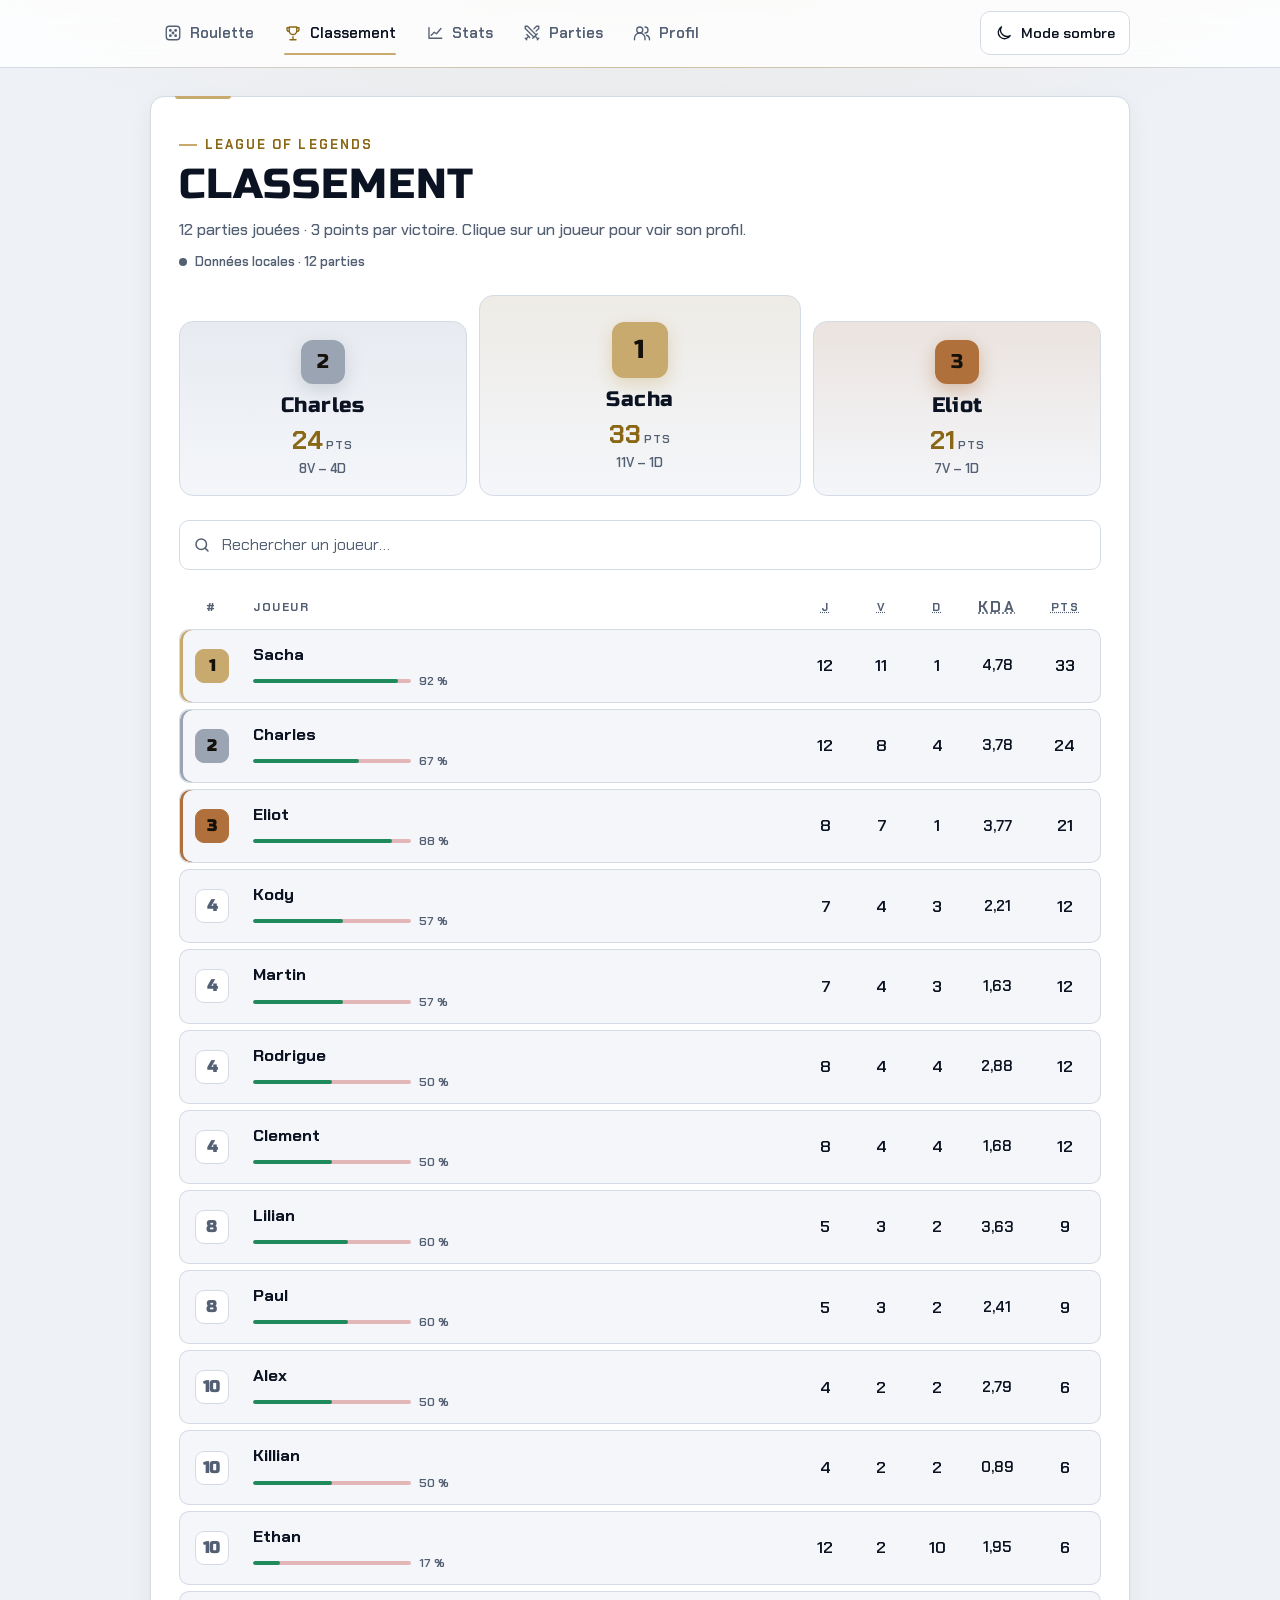
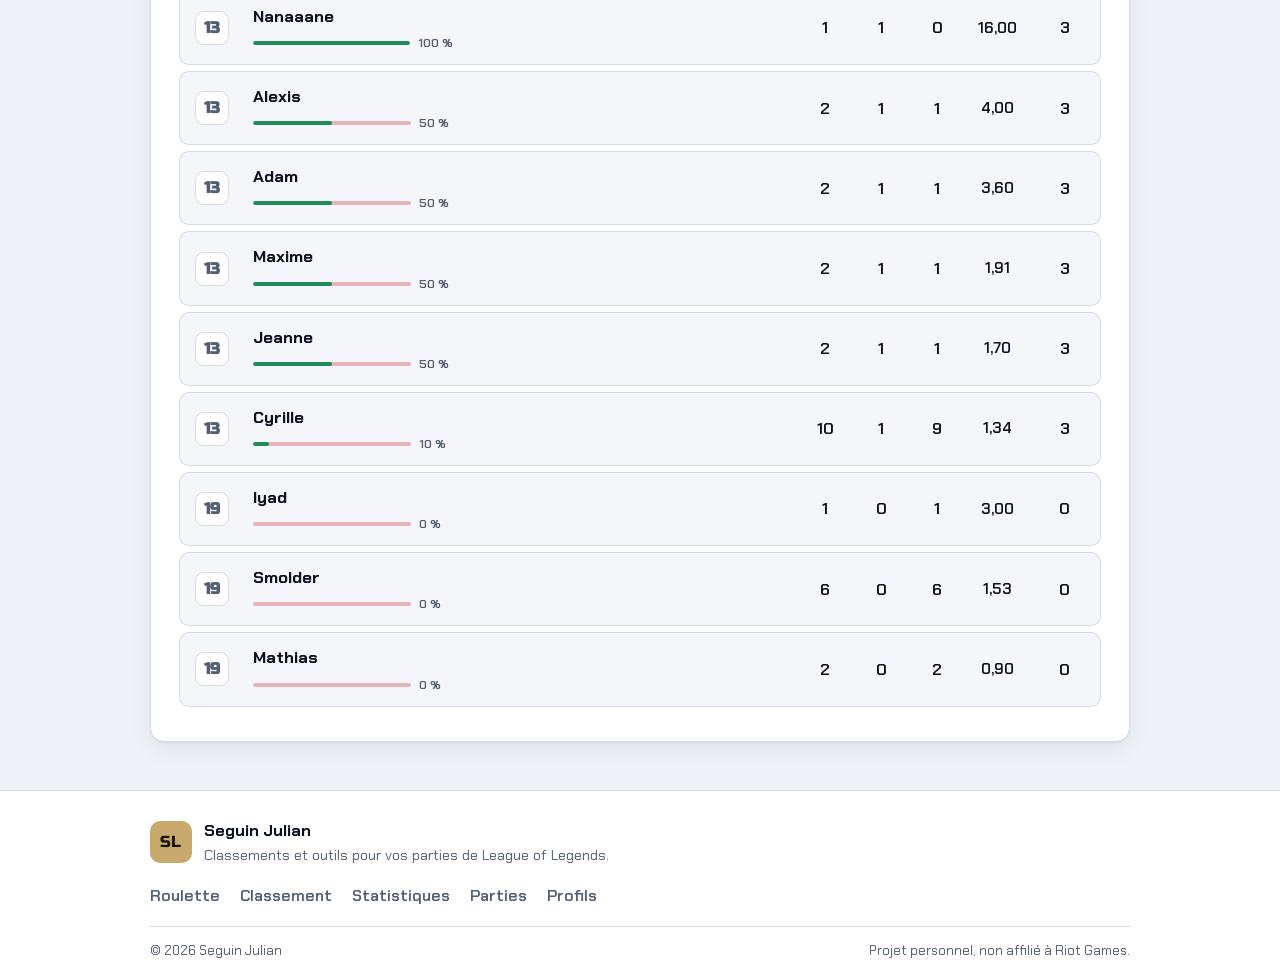
==== commit 5df9c356: "Données en direct du Sheet, historique, page Parties et graphique - Lecture en direct du Google Shee" ====
--- a/Classement.html
+++ b/Classement.html
@@ -1,119 +1,125 @@
-<!DOCTYPE html>
-<html lang="fr">
-<head>
-<meta charset="utf-8">
-<meta name="viewport" content="width=device-width, initial-scale=1, viewport-fit=cover">
-<title>Classement LoL</title>
-<link rel="preconnect" href="https://fonts.googleapis.com">
-<link rel="preconnect" href="https://fonts.gstatic.com" crossorigin>
-<link href="https://fonts.googleapis.com/css2?family=Chakra+Petch:wght@400;500;600;700&family=Russo+One&display=swap" rel="stylesheet">
-<script src="theme.js"></script>
-<link rel="stylesheet" href="site.css">
-<link rel="stylesheet" href="Classement.css">
-
-</head>
-<body>
-<header class="hdr">
-  <div class="hdr-in">
-    <nav class="pill" aria-label="Navigation principale">
-      <a href="index.html"><svg viewBox="0 0 24 24" fill="none" stroke="currentColor" stroke-width="1.8" stroke-linecap="round" stroke-linejoin="round" aria-hidden="true"><rect x="3" y="3" width="18" height="18" rx="4"/><circle cx="8.5" cy="8.5" r="1" fill="currentColor"/><circle cx="15.5" cy="8.5" r="1" fill="currentColor"/><circle cx="12" cy="12" r="1" fill="currentColor"/><circle cx="8.5" cy="15.5" r="1" fill="currentColor"/><circle cx="15.5" cy="15.5" r="1" fill="currentColor"/></svg>Roulette</a>
-      <a href="Classement.html" aria-current="page"><svg viewBox="0 0 24 24" fill="none" stroke="currentColor" stroke-width="1.8" stroke-linecap="round" stroke-linejoin="round" aria-hidden="true"><path d="M8 21h8M12 17v4M7 4h10v5a5 5 0 0 1-10 0V4z"/><path d="M17 5h3v2a3 3 0 0 1-3 3M7 5H4v2a3 3 0 0 0 3 3"/></svg>Classement</a>
-      <a href="ClassementStatistique.html"><svg viewBox="0 0 24 24" fill="none" stroke="currentColor" stroke-width="1.8" stroke-linecap="round" stroke-linejoin="round" aria-hidden="true"><path d="M4 19V5M4 19h17"/><path d="m7 15 4-4 3 2 6-7"/></svg>Statistiques</a>
-      <a href="Profils.html"><svg viewBox="0 0 24 24" fill="none" stroke="currentColor" stroke-width="1.8" stroke-linecap="round" stroke-linejoin="round" aria-hidden="true"><circle cx="9" cy="8" r="4"/><path d="M2 21v-2a7 7 0 0 1 14 0v2M16 4a4 4 0 0 1 0 8m2 3a6 6 0 0 1 4 6"/></svg>Profil</a>
-    </nav>
-    <button class="theme-toggle" id="theme-toggle" type="button" aria-pressed="false">Mode sombre</button>
-  </div>
-</header>
-
-<main>
-  <section class="card ranking" id="ranking-view">
-    <header class="ranking-head">
-      <p class="sub">League of Legends</p>
-      <h1>Classement</h1>
-      <p class="lead"><span id="games-count"></span> parties jouées · 3 points par victoire. Clique sur un joueur pour voir son profil.</p>
-    </header>
-    <div class="podium" id="podium" aria-label="Podium"></div>
-    <form class="player-search" id="player-search-form" role="search">
-      <div class="search-controls">
-        <label for="player-search-input">Nom du joueur à rechercher</label>
-        <input id="player-search-input" type="search" placeholder="Rechercher un joueur…" autocomplete="off">
-      </div>
-      <div id="player-search-results" aria-live="polite"></div>
-    </form>
-    <div class="ranking-table-wrap">
-      <table class="ranking-table">
-        <thead><tr><th scope="col"><span class="sr-only">Rang</span>#</th><th scope="col">Joueur</th><th scope="col" class="col-num"><abbr title="Parties jouées">J</abbr></th><th scope="col" class="col-num"><abbr title="Victoires">V</abbr></th><th scope="col" class="col-num"><abbr title="Défaites">D</abbr></th><th scope="col" class="col-kda"><abbr title="(Kills + Assists) / Morts">KDA</abbr></th><th scope="col" class="col-pts"><abbr title="Points">PTS</abbr></th></tr></thead>
-        <tbody id="ranking-rows"></tbody>
-      </table>
-    </div>
-  </section>
-</main>
-
-<footer class="site-footer">
-  <div class="footer-content">
-    <div class="footer-brand">
-      <span class="footer-mark" aria-hidden="true">SL</span>
-      <div>
-        <strong>Seguin Julian</strong>
-        <p>Classements et outils pour vos parties de League of Legends.</p>
-      </div>
-    </div>
-    <nav class="footer-links" aria-label="Liens de pied de page">
-      <a href="index.html">Roulette</a>
-      <a href="Classement.html">Classement</a>
-      <a href="ClassementStatistique.html">Statistiques</a>
-      <a href="Profils.html">Profils</a>
-    </nav>
-    <div class="footer-bottom">
-      <span>© <time class="footer-year"></time> Seguin Julian</span>
-      <span>Projet personnel, non affilié à Riot Games.</span>
-    </div>
-  </div>
-</footer>
-
-<script src="joueurs.js"></script>
-<script>
-var $=function(id){return document.getElementById(id)};
-function esc(s){return String(s).replace(/[&<>"']/g,function(m){return {"&":"&amp;","<":"&lt;",">":"&gt;",'"':"&quot;","'":"&#39;"}[m]})}
-function profileUrl(player){return "Joueur.html?joueur="+encodeURIComponent(player.id)}
-function renderRanking(){
-  $("ranking-rows").innerHTML=PLAYERS.map(function(player,index){
-    var wr=player.games?Math.round(player.wins/player.games*100):0;
-    return '<tr data-rank="'+player.rank+'"><td><span class="rank-badge">'+player.rank+'</span></td>'+
-      '<td><a class="ranking-name" href="'+profileUrl(player)+'">'+esc(player.name)+'</a>'+
-      '<div class="wr" title="Taux de victoire"><span class="wr-bar"><i style="width:'+wr+'%"></i></span><span class="wr-val">'+wr+' %</span></div></td>'+
-      '<td>'+player.games+'</td><td class="c-win">'+player.wins+'</td><td class="c-loss">'+player.losses+'</td><td class="col-kda">'+player.kda.toFixed(2).replace(".",",")+'</td><td class="c-pts">'+player.points+'</td></tr>';
-  }).join("");
-  $("podium").innerHTML=PLAYERS.slice(0,3).map(function(player,index){
-    return '<a class="podium-card" data-place="'+(index+1)+'" href="'+profileUrl(player)+'">'+
-      '<span class="podium-place">'+player.rank+'</span>'+
-      '<span class="podium-name">'+esc(player.name)+'</span>'+
-      '<span class="podium-pts">'+player.points+'<small>PTS</small></span>'+
-      '<span class="podium-rec">'+player.wins+'V – '+player.losses+'D</span></a>';
-  }).join("");
-}
-renderRanking();
-$("games-count").textContent=TOTAL_GAMES;
-function filterRankings(query){
-  var matches=PLAYERS.filter(function(player){
-    var name=player.name.normalize("NFD").replace(/[\u0300-\u036f]/g,"").toLowerCase();
-    return !query||name.indexOf(query)!==-1;
-  });
-  document.querySelectorAll("#ranking-rows tr").forEach(function(row){
-    var name=row.cells[1].textContent.normalize("NFD").replace(/[\u0300-\u036f]/g,"").toLowerCase();
-    row.hidden=!!query&&name.indexOf(query)===-1;
-  });
-  var results=$("player-search-results");
-  if(!query)return;
-  var message=document.createElement("p");
-  message.className="search-message";
-  message.setAttribute("role","status");
-  message.textContent=matches.length
-    ?matches.length+" joueur"+(matches.length>1?"s":"")+" affiché"+(matches.length>1?"s":"")+"."
-    :"Aucun joueur trouvé.";
-  results.appendChild(message);
-}
-setupPlayerSearch("player-search-form","player-search-input","player-search-results",filterRankings);
-</script>
-</body>
-</html>
+<!DOCTYPE html>
+<html lang="fr">
+<head>
+<meta charset="utf-8">
+<meta name="viewport" content="width=device-width, initial-scale=1, viewport-fit=cover">
+<title>Classement LoL</title>
+<link rel="preconnect" href="https://fonts.googleapis.com">
+<link rel="preconnect" href="https://fonts.gstatic.com" crossorigin>
+<link href="https://fonts.googleapis.com/css2?family=Chakra+Petch:wght@400;500;600;700&family=Russo+One&display=swap" rel="stylesheet">
+<script src="theme.js"></script>
+<link rel="stylesheet" href="site.css">
+<link rel="stylesheet" href="Classement.css">
+
+</head>
+<body>
+<header class="hdr">
+  <div class="hdr-in">
+    <nav class="pill" aria-label="Navigation principale">
+      <a href="index.html"><svg viewBox="0 0 24 24" fill="none" stroke="currentColor" stroke-width="1.8" stroke-linecap="round" stroke-linejoin="round" aria-hidden="true"><rect x="3" y="3" width="18" height="18" rx="4"/><circle cx="8.5" cy="8.5" r="1" fill="currentColor"/><circle cx="15.5" cy="8.5" r="1" fill="currentColor"/><circle cx="12" cy="12" r="1" fill="currentColor"/><circle cx="8.5" cy="15.5" r="1" fill="currentColor"/><circle cx="15.5" cy="15.5" r="1" fill="currentColor"/></svg>Roulette</a>
+      <a href="Classement.html" aria-current="page"><svg viewBox="0 0 24 24" fill="none" stroke="currentColor" stroke-width="1.8" stroke-linecap="round" stroke-linejoin="round" aria-hidden="true"><path d="M8 21h8M12 17v4M7 4h10v5a5 5 0 0 1-10 0V4z"/><path d="M17 5h3v2a3 3 0 0 1-3 3M7 5H4v2a3 3 0 0 0 3 3"/></svg>Classement</a>
+      <a href="ClassementStatistique.html"><svg viewBox="0 0 24 24" fill="none" stroke="currentColor" stroke-width="1.8" stroke-linecap="round" stroke-linejoin="round" aria-hidden="true"><path d="M4 19V5M4 19h17"/><path d="m7 15 4-4 3 2 6-7"/></svg>Stats</a>
+      <a href="Parties.html"><svg viewBox="0 0 24 24" fill="none" stroke="currentColor" stroke-width="1.8" stroke-linecap="round" stroke-linejoin="round" aria-hidden="true"><path d="M14.5 17.5 3 6V3h3l11.5 11.5"/><path d="m13 19 6-6M16 16l4 4M19 21l2-2"/><path d="M14.5 6.5 18 3h3v3l-3.5 3.5"/><path d="m5 14 4 4M7 17l-3 3M3 19l2 2"/></svg>Parties</a>
+      <a href="Profils.html"><svg viewBox="0 0 24 24" fill="none" stroke="currentColor" stroke-width="1.8" stroke-linecap="round" stroke-linejoin="round" aria-hidden="true"><circle cx="9" cy="8" r="4"/><path d="M2 21v-2a7 7 0 0 1 14 0v2M16 4a4 4 0 0 1 0 8m2 3a6 6 0 0 1 4 6"/></svg>Profil</a>
+    </nav>
+    <button class="theme-toggle" id="theme-toggle" type="button" aria-pressed="false">Mode sombre</button>
+  </div>
+</header>
+
+<main>
+  <section class="card ranking" id="ranking-view">
+    <header class="ranking-head">
+      <p class="sub">League of Legends</p>
+      <h1>Classement</h1>
+      <p class="lead"><span id="games-count"></span> parties jouées · 3 points par victoire. Clique sur un joueur pour voir son profil.</p>
+      <p class="data-source" aria-live="polite">Chargement des données…</p>
+    </header>
+    <div class="podium" id="podium" aria-label="Podium"></div>
+    <form class="player-search" id="player-search-form" role="search">
+      <div class="search-controls">
+        <label for="player-search-input">Nom du joueur à rechercher</label>
+        <input id="player-search-input" type="search" placeholder="Rechercher un joueur…" autocomplete="off">
+      </div>
+      <div id="player-search-results" aria-live="polite"></div>
+    </form>
+    <div class="ranking-table-wrap">
+      <table class="ranking-table">
+        <thead><tr><th scope="col"><span class="sr-only">Rang</span>#</th><th scope="col">Joueur</th><th scope="col" class="col-num"><abbr title="Parties jouées">J</abbr></th><th scope="col" class="col-num"><abbr title="Victoires">V</abbr></th><th scope="col" class="col-num"><abbr title="Défaites">D</abbr></th><th scope="col" class="col-kda"><abbr title="(Kills + Assists) / Morts">KDA</abbr></th><th scope="col" class="col-pts"><abbr title="Points">PTS</abbr></th></tr></thead>
+        <tbody id="ranking-rows"></tbody>
+      </table>
+    </div>
+  </section>
+</main>
+
+<footer class="site-footer">
+  <div class="footer-content">
+    <div class="footer-brand">
+      <span class="footer-mark" aria-hidden="true">SL</span>
+      <div>
+        <strong>Seguin Julian</strong>
+        <p>Classements et outils pour vos parties de League of Legends.</p>
+      </div>
+    </div>
+    <nav class="footer-links" aria-label="Liens de pied de page">
+      <a href="index.html">Roulette</a>
+      <a href="Classement.html">Classement</a>
+      <a href="ClassementStatistique.html">Statistiques</a>
+      <a href="Parties.html">Parties</a>
+      <a href="Profils.html">Profils</a>
+    </nav>
+    <div class="footer-bottom">
+      <span>© <time class="footer-year"></time> Seguin Julian</span>
+      <span>Projet personnel, non affilié à Riot Games.</span>
+    </div>
+  </div>
+</footer>
+
+<script src="joueurs.js"></script>
+<script>
+var $=function(id){return document.getElementById(id)};
+function esc(s){return String(s).replace(/[&<>"']/g,function(m){return {"&":"&amp;","<":"&lt;",">":"&gt;",'"':"&quot;","'":"&#39;"}[m]})}
+function profileUrl(player){return "Joueur.html?joueur="+encodeURIComponent(player.id)}
+function renderRanking(){
+  $("ranking-rows").innerHTML=PLAYERS.map(function(player,index){
+    var wr=player.games?Math.round(player.wins/player.games*100):0;
+    return '<tr data-rank="'+player.rank+'"><td><span class="rank-badge">'+player.rank+'</span></td>'+
+      '<td><a class="ranking-name" href="'+profileUrl(player)+'">'+esc(player.name)+'</a>'+
+      '<div class="wr" title="Taux de victoire"><span class="wr-bar"><i style="width:'+wr+'%"></i></span><span class="wr-val">'+wr+' %</span></div></td>'+
+      '<td>'+player.games+'</td><td class="c-win">'+player.wins+'</td><td class="c-loss">'+player.losses+'</td><td class="col-kda">'+player.kda.toFixed(2).replace(".",",")+'</td><td class="c-pts">'+player.points+'</td></tr>';
+  }).join("");
+  $("podium").innerHTML=PLAYERS.slice(0,3).map(function(player,index){
+    return '<a class="podium-card" data-place="'+(index+1)+'" href="'+profileUrl(player)+'">'+
+      '<span class="podium-place">'+player.rank+'</span>'+
+      '<span class="podium-name">'+esc(player.name)+'</span>'+
+      '<span class="podium-pts">'+player.points+'<small>PTS</small></span>'+
+      '<span class="podium-rec">'+player.wins+'V – '+player.losses+'D</span></a>';
+  }).join("");
+}
+loadTournament().then(function(){
+  renderRanking();
+  $("games-count").textContent=TOTAL_GAMES;
+  showDataSource();
+});
+function filterRankings(query){
+  var matches=PLAYERS.filter(function(player){
+    var name=player.name.normalize("NFD").replace(/[\u0300-\u036f]/g,"").toLowerCase();
+    return !query||name.indexOf(query)!==-1;
+  });
+  document.querySelectorAll("#ranking-rows tr").forEach(function(row){
+    var name=row.cells[1].textContent.normalize("NFD").replace(/[\u0300-\u036f]/g,"").toLowerCase();
+    row.hidden=!!query&&name.indexOf(query)===-1;
+  });
+  var results=$("player-search-results");
+  if(!query)return;
+  var message=document.createElement("p");
+  message.className="search-message";
+  message.setAttribute("role","status");
+  message.textContent=matches.length
+    ?matches.length+" joueur"+(matches.length>1?"s":"")+" affiché"+(matches.length>1?"s":"")+"."
+    :"Aucun joueur trouvé.";
+  results.appendChild(message);
+}
+setupPlayerSearch("player-search-form","player-search-input","player-search-results",filterRankings);
+</script>
+</body>
+</html>
--- a/site.css
+++ b/site.css
@@ -144,6 +144,14 @@
 .footer-links a:hover{color:var(--goldi)}
 .footer-bottom{display:flex;justify-content:space-between;gap:8px 20px;padding-top:14px;border-top:1px solid var(--bd);color:var(--mu);font-size:.82rem}
 
+/* ---------- Origine des données ---------- */
+p.data-source{display:flex;align-items:center;gap:8px;margin:10px 0 0;color:var(--mu);font-size:.8rem;font-weight:600;letter-spacing:0;text-transform:none}
+p.data-source::before{content:"";flex:none;width:8px;height:8px;border-radius:50%;background:var(--mu)}
+p.data-source[data-live="true"]::before{background:var(--win);box-shadow:0 0 0 3px color-mix(in srgb,var(--win) 25%,transparent)}
+.page-head p.data-source,.ranking-head p.data-source{display:flex;margin:10px 0 0;color:var(--mu);font-size:.8rem;letter-spacing:0;text-transform:none}
+.page-head p.data-source::before,.ranking-head p.data-source::before{width:8px;height:8px;border-radius:50%;background:var(--mu)}
+.page-head p.data-source[data-live="true"]::before,.ranking-head p.data-source[data-live="true"]::before{background:var(--win)}
+
 @media(max-width:700px){
   .pill a{padding:12px 10px}
   .theme-toggle span{position:absolute;width:1px;height:1px;overflow:hidden;clip:rect(0,0,0,0);white-space:nowrap}
@@ -151,9 +159,11 @@
   .footer-bottom{flex-direction:column}
 }
 @media(max-width:560px){
-  .pill{justify-content:space-between}
-  .pill a{flex-direction:column;gap:3px;padding:8px 8px 10px;font-size:.72rem}
+  .hdr-in{gap:6px}
+  .pill{justify-content:space-between;overflow:visible}
+  .pill a{flex:1 1 0;min-width:0;flex-direction:column;gap:3px;padding:8px 2px 10px;font-size:.66rem;letter-spacing:-.01em}
   .pill a[aria-current="page"]::after{left:30%;right:30%;bottom:1px}
+  .theme-toggle{min-height:40px;padding:8px 10px}
 }
 @media(prefers-reduced-motion:reduce){
   *,*::before,*::after{transition:none!important;animation:none!important}
--- a/Classement.css
+++ b/Classement.css
@@ -99,3 +99,51 @@
 }
 .col-kda{width:64px;color:var(--mu);font-size:.95rem!important}
 @media(max-width:560px){.col-kda{display:none}}
+
+/* ---------- Graphique d'évolution ---------- */
+.stats-board{
+  --series-1:#2a78d6;--series-2:#eb6834;--series-3:#1baf7a;--series-4:#eda100;--series-5:#e87ba4
+}
+@media (prefers-color-scheme:dark){:root:not([data-theme="light"]) .stats-board{
+  --series-1:#3987e5;--series-2:#d95926;--series-3:#199e70;--series-4:#c98500;--series-5:#d55181
+}}
+:root[data-theme="dark"] .stats-board{
+  --series-1:#3987e5;--series-2:#d95926;--series-3:#199e70;--series-4:#c98500;--series-5:#d55181
+}
+.chart-card{margin:0 0 24px;padding:16px;border:1px solid var(--bd);border-radius:var(--radius);background:var(--card)}
+.chart-head h2{font-size:1.15rem;text-transform:uppercase}
+.chart-head p{margin:4px 0 12px;color:var(--mu);font-size:.9rem}
+.chart-chips{display:flex;flex-wrap:wrap;gap:6px;margin-bottom:12px}
+.chip{
+  display:inline-flex;align-items:center;gap:6px;min-height:34px;padding:5px 11px;
+  border:1px solid var(--bd);border-radius:999px;background:transparent;color:var(--mu);
+  font:inherit;font-size:.85rem;font-weight:600;cursor:pointer;transition:border-color .15s,color .15s,background-color .15s
+}
+.chip .sw{width:10px;height:10px;border-radius:50%;border:1.5px solid currentColor;opacity:.5}
+.chip.is-on{color:var(--tx);border-color:var(--c);background:color-mix(in srgb,var(--c) 12%,transparent)}
+.chip.is-on .sw{background:var(--c);border-color:var(--c);opacity:1}
+.chip:not(:disabled):hover{border-color:var(--gold);color:var(--tx)}
+.chip:disabled{opacity:.45;cursor:not-allowed}
+.chart-plot{position:relative}
+.chart-svg{display:block;width:100%;overflow:visible;touch-action:pan-y}
+.chart-svg .grid line{stroke:var(--bd);stroke-width:1}
+.chart-svg .grid line.baseline{stroke:var(--bd-strong)}
+.chart-svg .tick{fill:var(--mu);font-size:11px;font-weight:600;font-family:var(--font)}
+.chart-svg .end-label{fill:var(--tx);font-size:12px;font-weight:700;font-family:var(--font)}
+.chart-svg .crosshair{stroke:var(--mu);stroke-width:1;stroke-dasharray:3 3;pointer-events:none}
+.chart-svg .hit{cursor:crosshair}
+.chart-tip{
+  position:absolute;top:8px;z-index:3;min-width:150px;padding:10px 12px;pointer-events:none;
+  background:var(--card);border:1px solid var(--bd-strong);border-radius:var(--radius-sm);box-shadow:var(--shadow);font-size:.85rem
+}
+.chart-tip strong{display:block;margin-bottom:6px;font-size:.78rem;letter-spacing:.06em;text-transform:uppercase;color:var(--mu)}
+.tip-row{display:flex;align-items:center;gap:8px;padding:2px 0;font-weight:600}
+.tip-row i{flex:none;width:10px;height:10px;border-radius:50%}
+.tip-row b{margin-left:auto;padding-left:12px;font-variant-numeric:tabular-nums}
+.chart-table{margin-top:10px}
+.chart-table summary{cursor:pointer;color:var(--goldi);font-size:.85rem;font-weight:700;padding:6px 0}
+.chart-table-wrap{overflow-x:auto}
+.chart-table table{border-collapse:collapse;font-size:.85rem;font-variant-numeric:tabular-nums}
+.chart-table th,.chart-table td{padding:6px 10px;border-bottom:1px solid var(--bd);text-align:right;white-space:nowrap}
+.chart-table th[scope="row"],.chart-table thead th:first-child{text-align:left}
+.chart-table thead th{color:var(--mu);font-size:.72rem;letter-spacing:.08em}
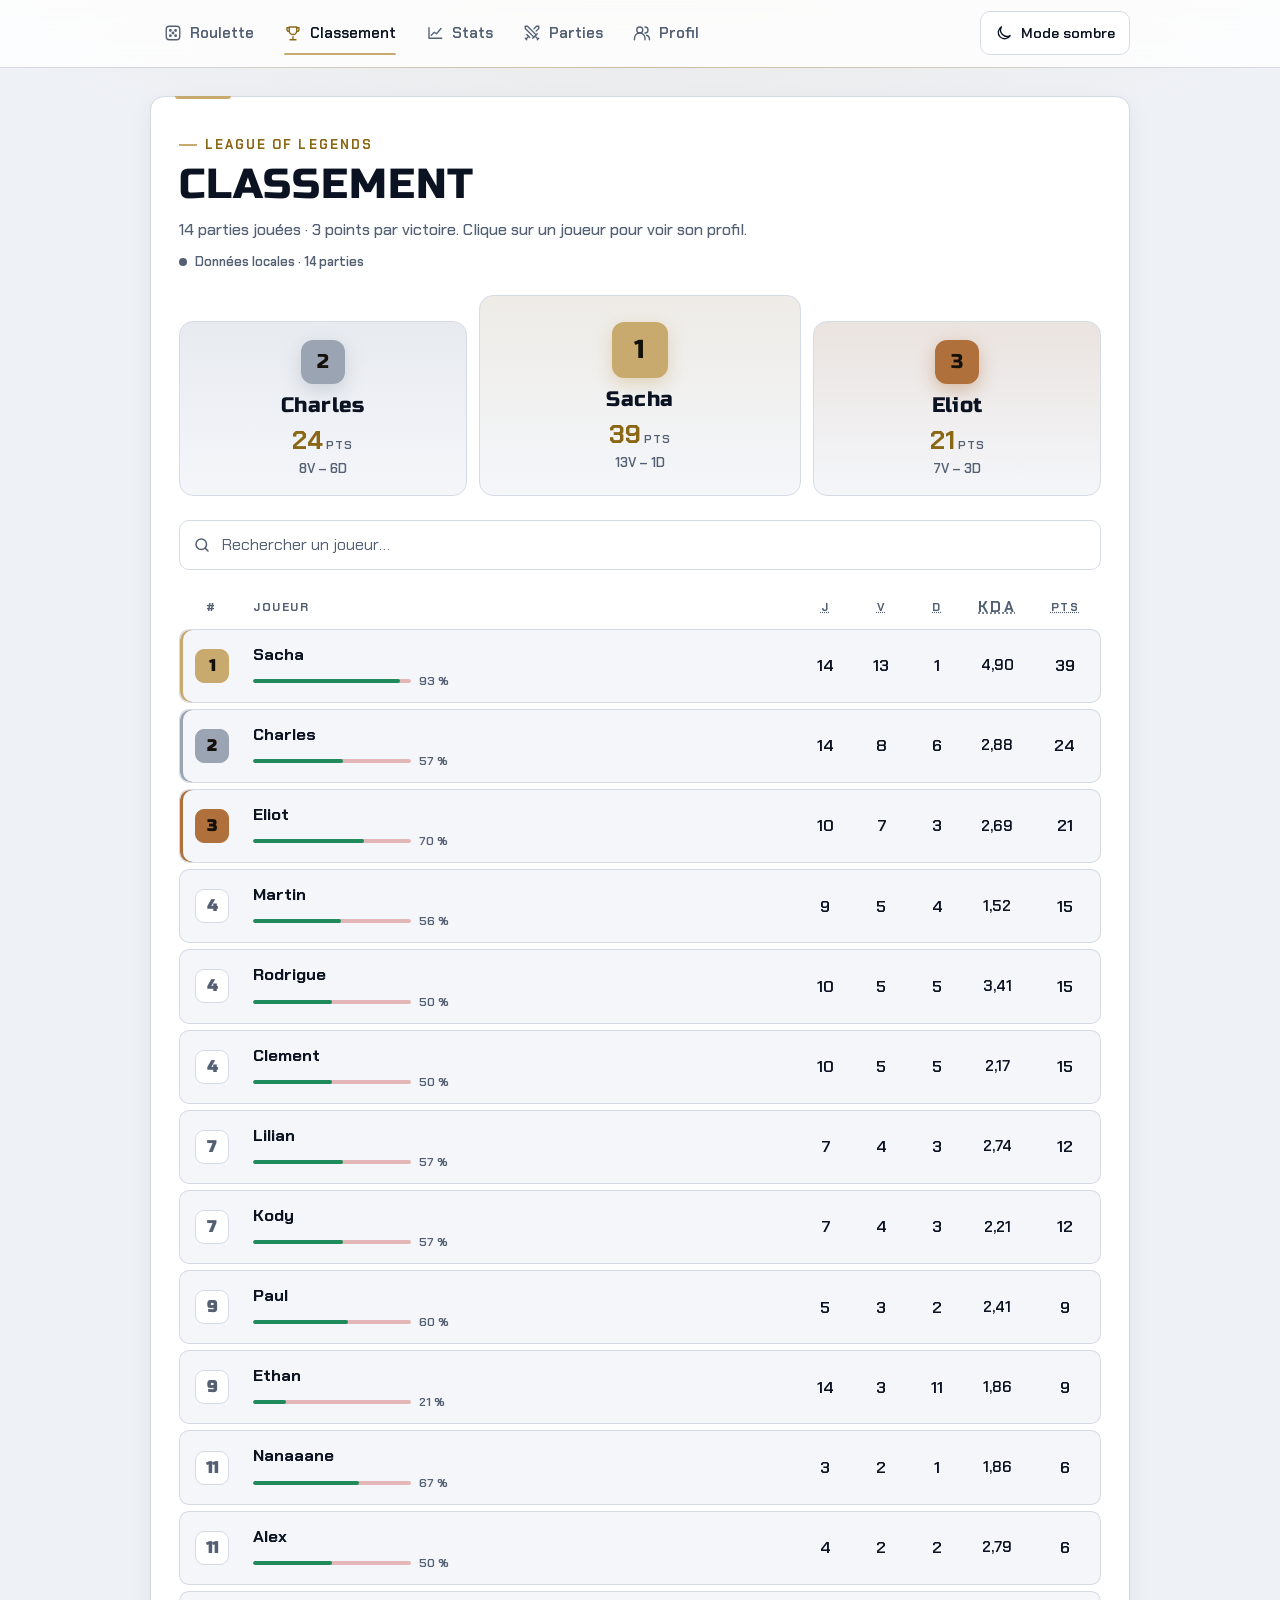
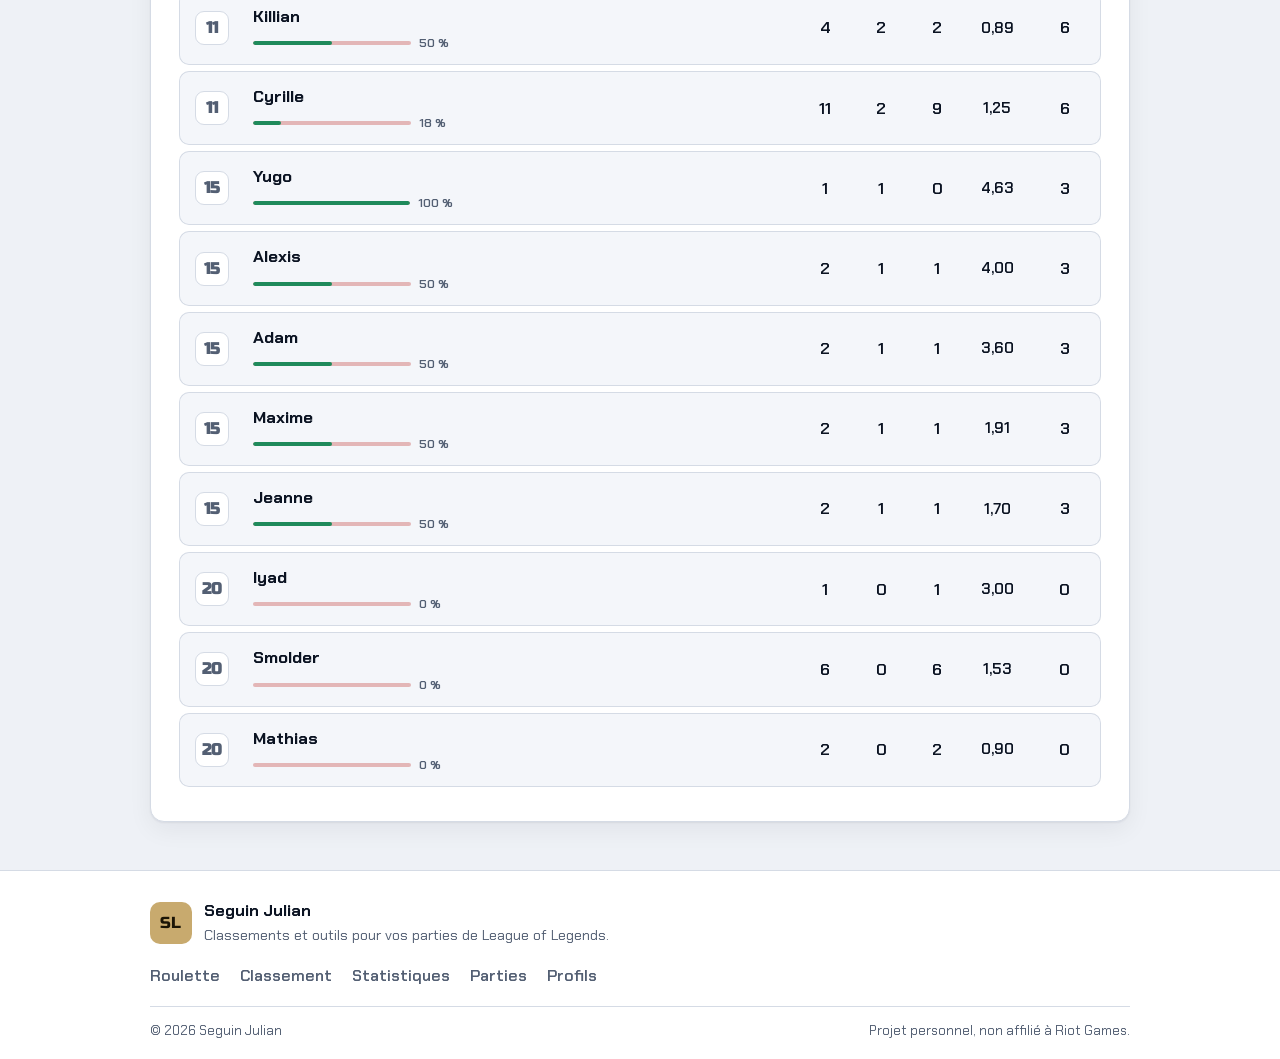
==== commit 4f40ea5f: "Ajoute Yugo et les parties 13 et 14 à la copie locale Co-Authored-By: Claude Opus 5.5 <noreply@anthr" ====
--- a/Classement.html
+++ b/Classement.html
@@ -7,9 +7,9 @@
 <link rel="preconnect" href="https://fonts.googleapis.com">
 <link rel="preconnect" href="https://fonts.gstatic.com" crossorigin>
 <link href="https://fonts.googleapis.com/css2?family=Chakra+Petch:wght@400;500;600;700&family=Russo+One&display=swap" rel="stylesheet">
-<script src="theme.js"></script>
-<link rel="stylesheet" href="site.css">
-<link rel="stylesheet" href="Classement.css">
+<script src="theme.js?v=3"></script>
+<link rel="stylesheet" href="site.css?v=3">
+<link rel="stylesheet" href="Classement.css?v=3">
 
 </head>
 <body>
@@ -74,7 +74,7 @@
   </div>
 </footer>
 
-<script src="joueurs.js"></script>
+<script src="joueurs.js?v=5"></script>
 <script>
 var $=function(id){return document.getElementById(id)};
 function esc(s){return String(s).replace(/[&<>"']/g,function(m){return {"&":"&amp;","<":"&lt;",">":"&gt;",'"':"&quot;","'":"&#39;"}[m]})}
--- a/Classement.css
+++ b/Classement.css
@@ -99,51 +99,3 @@
 }
 .col-kda{width:64px;color:var(--mu);font-size:.95rem!important}
 @media(max-width:560px){.col-kda{display:none}}
-
-/* ---------- Graphique d'évolution ---------- */
-.stats-board{
-  --series-1:#2a78d6;--series-2:#eb6834;--series-3:#1baf7a;--series-4:#eda100;--series-5:#e87ba4
-}
-@media (prefers-color-scheme:dark){:root:not([data-theme="light"]) .stats-board{
-  --series-1:#3987e5;--series-2:#d95926;--series-3:#199e70;--series-4:#c98500;--series-5:#d55181
-}}
-:root[data-theme="dark"] .stats-board{
-  --series-1:#3987e5;--series-2:#d95926;--series-3:#199e70;--series-4:#c98500;--series-5:#d55181
-}
-.chart-card{margin:0 0 24px;padding:16px;border:1px solid var(--bd);border-radius:var(--radius);background:var(--card)}
-.chart-head h2{font-size:1.15rem;text-transform:uppercase}
-.chart-head p{margin:4px 0 12px;color:var(--mu);font-size:.9rem}
-.chart-chips{display:flex;flex-wrap:wrap;gap:6px;margin-bottom:12px}
-.chip{
-  display:inline-flex;align-items:center;gap:6px;min-height:34px;padding:5px 11px;
-  border:1px solid var(--bd);border-radius:999px;background:transparent;color:var(--mu);
-  font:inherit;font-size:.85rem;font-weight:600;cursor:pointer;transition:border-color .15s,color .15s,background-color .15s
-}
-.chip .sw{width:10px;height:10px;border-radius:50%;border:1.5px solid currentColor;opacity:.5}
-.chip.is-on{color:var(--tx);border-color:var(--c);background:color-mix(in srgb,var(--c) 12%,transparent)}
-.chip.is-on .sw{background:var(--c);border-color:var(--c);opacity:1}
-.chip:not(:disabled):hover{border-color:var(--gold);color:var(--tx)}
-.chip:disabled{opacity:.45;cursor:not-allowed}
-.chart-plot{position:relative}
-.chart-svg{display:block;width:100%;overflow:visible;touch-action:pan-y}
-.chart-svg .grid line{stroke:var(--bd);stroke-width:1}
-.chart-svg .grid line.baseline{stroke:var(--bd-strong)}
-.chart-svg .tick{fill:var(--mu);font-size:11px;font-weight:600;font-family:var(--font)}
-.chart-svg .end-label{fill:var(--tx);font-size:12px;font-weight:700;font-family:var(--font)}
-.chart-svg .crosshair{stroke:var(--mu);stroke-width:1;stroke-dasharray:3 3;pointer-events:none}
-.chart-svg .hit{cursor:crosshair}
-.chart-tip{
-  position:absolute;top:8px;z-index:3;min-width:150px;padding:10px 12px;pointer-events:none;
-  background:var(--card);border:1px solid var(--bd-strong);border-radius:var(--radius-sm);box-shadow:var(--shadow);font-size:.85rem
-}
-.chart-tip strong{display:block;margin-bottom:6px;font-size:.78rem;letter-spacing:.06em;text-transform:uppercase;color:var(--mu)}
-.tip-row{display:flex;align-items:center;gap:8px;padding:2px 0;font-weight:600}
-.tip-row i{flex:none;width:10px;height:10px;border-radius:50%}
-.tip-row b{margin-left:auto;padding-left:12px;font-variant-numeric:tabular-nums}
-.chart-table{margin-top:10px}
-.chart-table summary{cursor:pointer;color:var(--goldi);font-size:.85rem;font-weight:700;padding:6px 0}
-.chart-table-wrap{overflow-x:auto}
-.chart-table table{border-collapse:collapse;font-size:.85rem;font-variant-numeric:tabular-nums}
-.chart-table th,.chart-table td{padding:6px 10px;border-bottom:1px solid var(--bd);text-align:right;white-space:nowrap}
-.chart-table th[scope="row"],.chart-table thead th:first-child{text-align:left}
-.chart-table thead th{color:var(--mu);font-size:.72rem;letter-spacing:.08em}
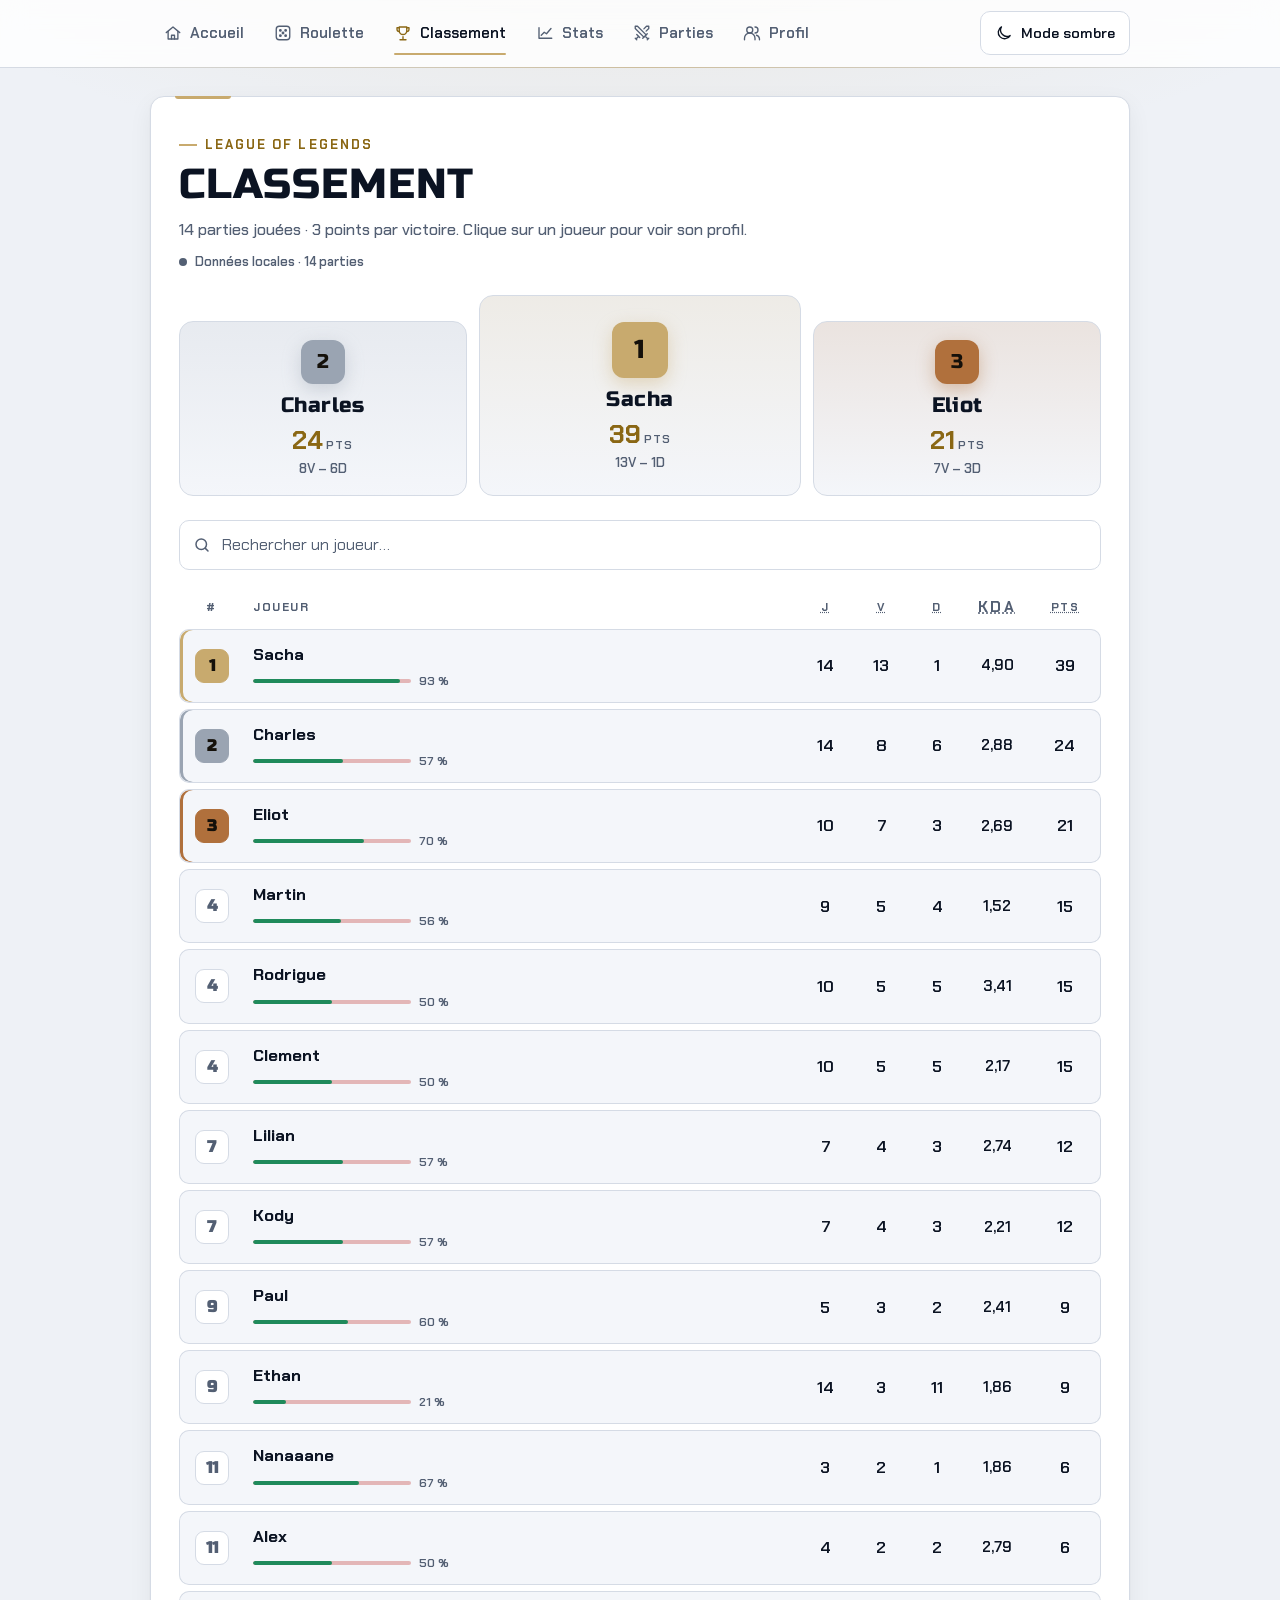
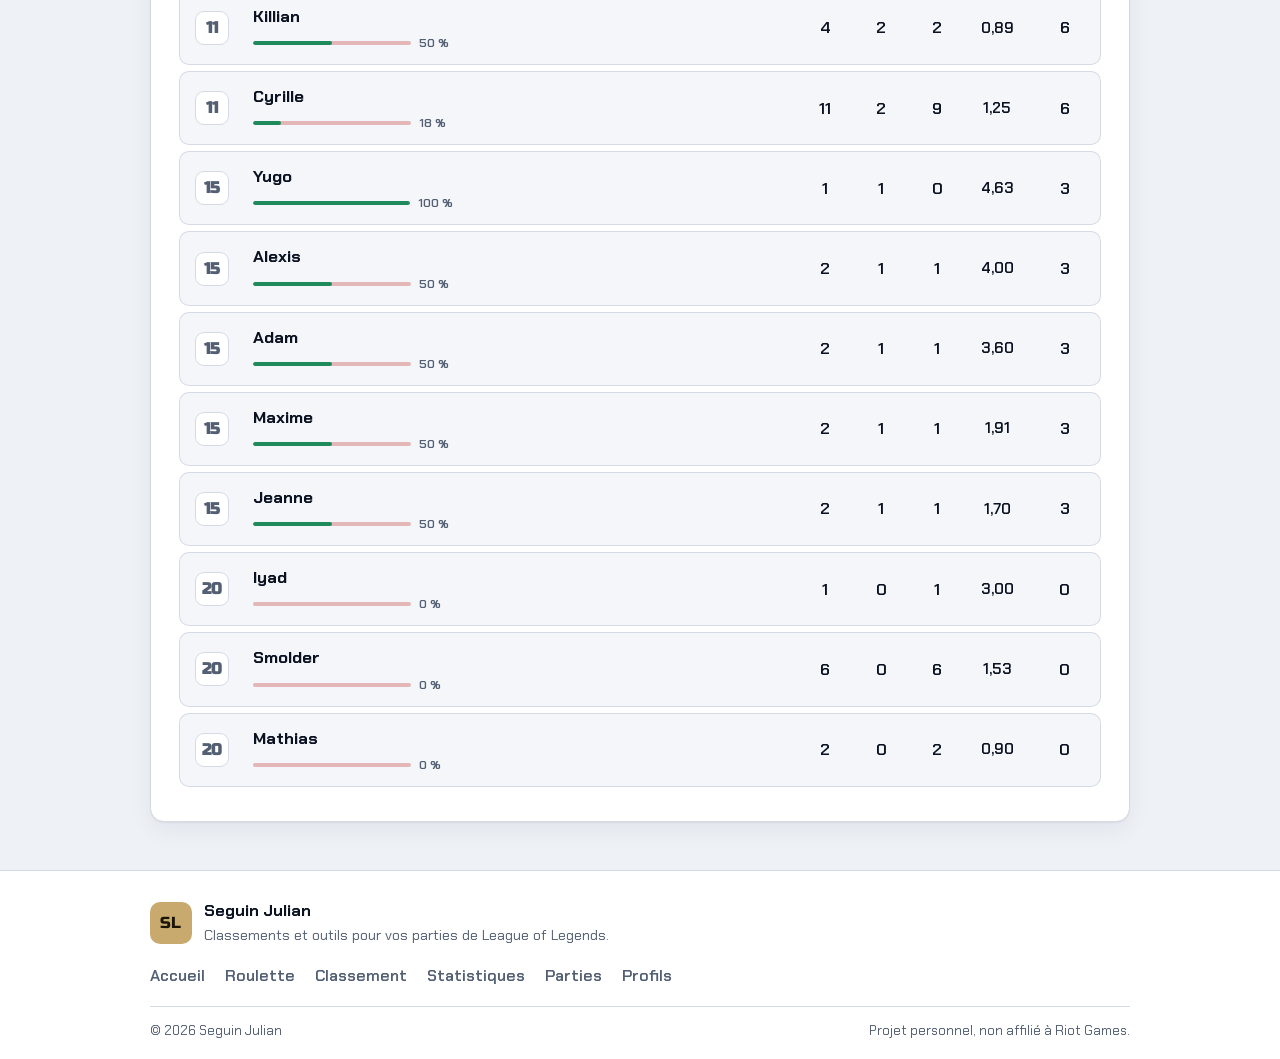
==== commit 1bf6f37b: "Page d'accueil récap, roulette dans Roulette.html, aperçu de partage (Open Graph) Co-Authored-By: Cl" ====
--- a/Classement.html
+++ b/Classement.html
@@ -2,13 +2,29 @@
 <html lang="fr">
 <head>
 <meta charset="utf-8">
+<meta name="description" content="Classement du tournoi League of Legends entre amis : points, victoires, défaites, winrate et KDA de chaque joueur.">
+<meta property="og:type" content="website">
+<meta property="og:site_name" content="Tournoi LoL">
+<meta property="og:locale" content="fr_FR">
+<meta property="og:title" content="Classement LoL">
+<meta property="og:description" content="Classement du tournoi League of Legends entre amis : points, victoires, défaites, winrate et KDA de chaque joueur.">
+<meta property="og:url" content="https://julianseguin.github.io/Classement.html">
+<meta property="og:image" content="https://julianseguin.github.io/og-image.png">
+<meta property="og:image:width" content="1200">
+<meta property="og:image:height" content="630">
+<meta property="og:image:alt" content="Tournoi LoL : classement, records et roulette d’équipes">
+<meta name="twitter:card" content="summary_large_image">
+<meta name="theme-color" content="#0a1428">
+<link rel="icon" href="favicon.svg" type="image/svg+xml">
 <meta name="viewport" content="width=device-width, initial-scale=1, viewport-fit=cover">
 <title>Classement LoL</title>
 <link rel="preconnect" href="https://fonts.googleapis.com">
 <link rel="preconnect" href="https://fonts.gstatic.com" crossorigin>
-<link href="https://fonts.googleapis.com/css2?family=Chakra+Petch:wght@400;500;600;700&family=Russo+One&display=swap" rel="stylesheet">
+<link rel="preload" as="style" href="https://fonts.googleapis.com/css2?family=Chakra+Petch:wght@400;500;600;700&family=Russo+One&display=swap">
+<link rel="stylesheet" href="https://fonts.googleapis.com/css2?family=Chakra+Petch:wght@400;500;600;700&family=Russo+One&display=swap" media="print" onload="this.media='all'">
+<noscript><link rel="stylesheet" href="https://fonts.googleapis.com/css2?family=Chakra+Petch:wght@400;500;600;700&family=Russo+One&display=swap"></noscript>
 <script src="theme.js?v=3"></script>
-<link rel="stylesheet" href="site.css?v=3">
+<link rel="stylesheet" href="site.css?v=5">
 <link rel="stylesheet" href="Classement.css?v=3">
 
 </head>
@@ -16,7 +32,8 @@
 <header class="hdr">
   <div class="hdr-in">
     <nav class="pill" aria-label="Navigation principale">
-      <a href="index.html"><svg viewBox="0 0 24 24" fill="none" stroke="currentColor" stroke-width="1.8" stroke-linecap="round" stroke-linejoin="round" aria-hidden="true"><rect x="3" y="3" width="18" height="18" rx="4"/><circle cx="8.5" cy="8.5" r="1" fill="currentColor"/><circle cx="15.5" cy="8.5" r="1" fill="currentColor"/><circle cx="12" cy="12" r="1" fill="currentColor"/><circle cx="8.5" cy="15.5" r="1" fill="currentColor"/><circle cx="15.5" cy="15.5" r="1" fill="currentColor"/></svg>Roulette</a>
+      <a href="index.html"><svg viewBox="0 0 24 24" fill="none" stroke="currentColor" stroke-width="1.8" stroke-linecap="round" stroke-linejoin="round" aria-hidden="true"><path d="M3 11.5 12 4l9 7.5"/><path d="M5.5 10v10h13V10"/><path d="M10 20v-5h4v5"/></svg>Accueil</a>
+      <a href="Roulette.html"><svg viewBox="0 0 24 24" fill="none" stroke="currentColor" stroke-width="1.8" stroke-linecap="round" stroke-linejoin="round" aria-hidden="true"><rect x="3" y="3" width="18" height="18" rx="4"/><circle cx="8.5" cy="8.5" r="1" fill="currentColor"/><circle cx="15.5" cy="8.5" r="1" fill="currentColor"/><circle cx="12" cy="12" r="1" fill="currentColor"/><circle cx="8.5" cy="15.5" r="1" fill="currentColor"/><circle cx="15.5" cy="15.5" r="1" fill="currentColor"/></svg>Roulette</a>
       <a href="Classement.html" aria-current="page"><svg viewBox="0 0 24 24" fill="none" stroke="currentColor" stroke-width="1.8" stroke-linecap="round" stroke-linejoin="round" aria-hidden="true"><path d="M8 21h8M12 17v4M7 4h10v5a5 5 0 0 1-10 0V4z"/><path d="M17 5h3v2a3 3 0 0 1-3 3M7 5H4v2a3 3 0 0 0 3 3"/></svg>Classement</a>
       <a href="ClassementStatistique.html"><svg viewBox="0 0 24 24" fill="none" stroke="currentColor" stroke-width="1.8" stroke-linecap="round" stroke-linejoin="round" aria-hidden="true"><path d="M4 19V5M4 19h17"/><path d="m7 15 4-4 3 2 6-7"/></svg>Stats</a>
       <a href="Parties.html"><svg viewBox="0 0 24 24" fill="none" stroke="currentColor" stroke-width="1.8" stroke-linecap="round" stroke-linejoin="round" aria-hidden="true"><path d="M14.5 17.5 3 6V3h3l11.5 11.5"/><path d="m13 19 6-6M16 16l4 4M19 21l2-2"/><path d="M14.5 6.5 18 3h3v3l-3.5 3.5"/><path d="m5 14 4 4M7 17l-3 3M3 19l2 2"/></svg>Parties</a>
@@ -61,7 +78,8 @@
       </div>
     </div>
     <nav class="footer-links" aria-label="Liens de pied de page">
-      <a href="index.html">Roulette</a>
+      <a href="index.html">Accueil</a>
+      <a href="Roulette.html">Roulette</a>
       <a href="Classement.html">Classement</a>
       <a href="ClassementStatistique.html">Statistiques</a>
       <a href="Parties.html">Parties</a>
@@ -74,7 +92,7 @@
   </div>
 </footer>
 
-<script src="joueurs.js?v=5"></script>
+<script src="joueurs.js?v=6"></script>
 <script>
 var $=function(id){return document.getElementById(id)};
 function esc(s){return String(s).replace(/[&<>"']/g,function(m){return {"&":"&amp;","<":"&lt;",">":"&gt;",'"':"&quot;","'":"&#39;"}[m]})}
--- a/site.css
+++ b/site.css
@@ -158,13 +158,15 @@
   .theme-toggle{padding:10px 12px}
   .footer-bottom{flex-direction:column}
 }
-@media(max-width:560px){
+/* 6 onglets : icône au-dessus du libellé dès que la place manque */
+@media(max-width:900px){
   .hdr-in{gap:6px}
   .pill{justify-content:space-between;overflow:visible}
-  .pill a{flex:1 1 0;min-width:0;flex-direction:column;gap:3px;padding:8px 2px 10px;font-size:.66rem;letter-spacing:-.01em}
+  .pill a{flex:1 1 0;min-width:0;flex-direction:column;gap:3px;padding:8px 2px 10px;font-size:.78rem}
   .pill a[aria-current="page"]::after{left:30%;right:30%;bottom:1px}
   .theme-toggle{min-height:40px;padding:8px 10px}
 }
+@media(max-width:560px){.pill a{font-size:.62rem;letter-spacing:-.02em}.pill a svg{width:17px;height:17px}}
 @media(prefers-reduced-motion:reduce){
   *,*::before,*::after{transition:none!important;animation:none!important}
   ::view-transition-old(root),::view-transition-new(root){animation:none!important}
